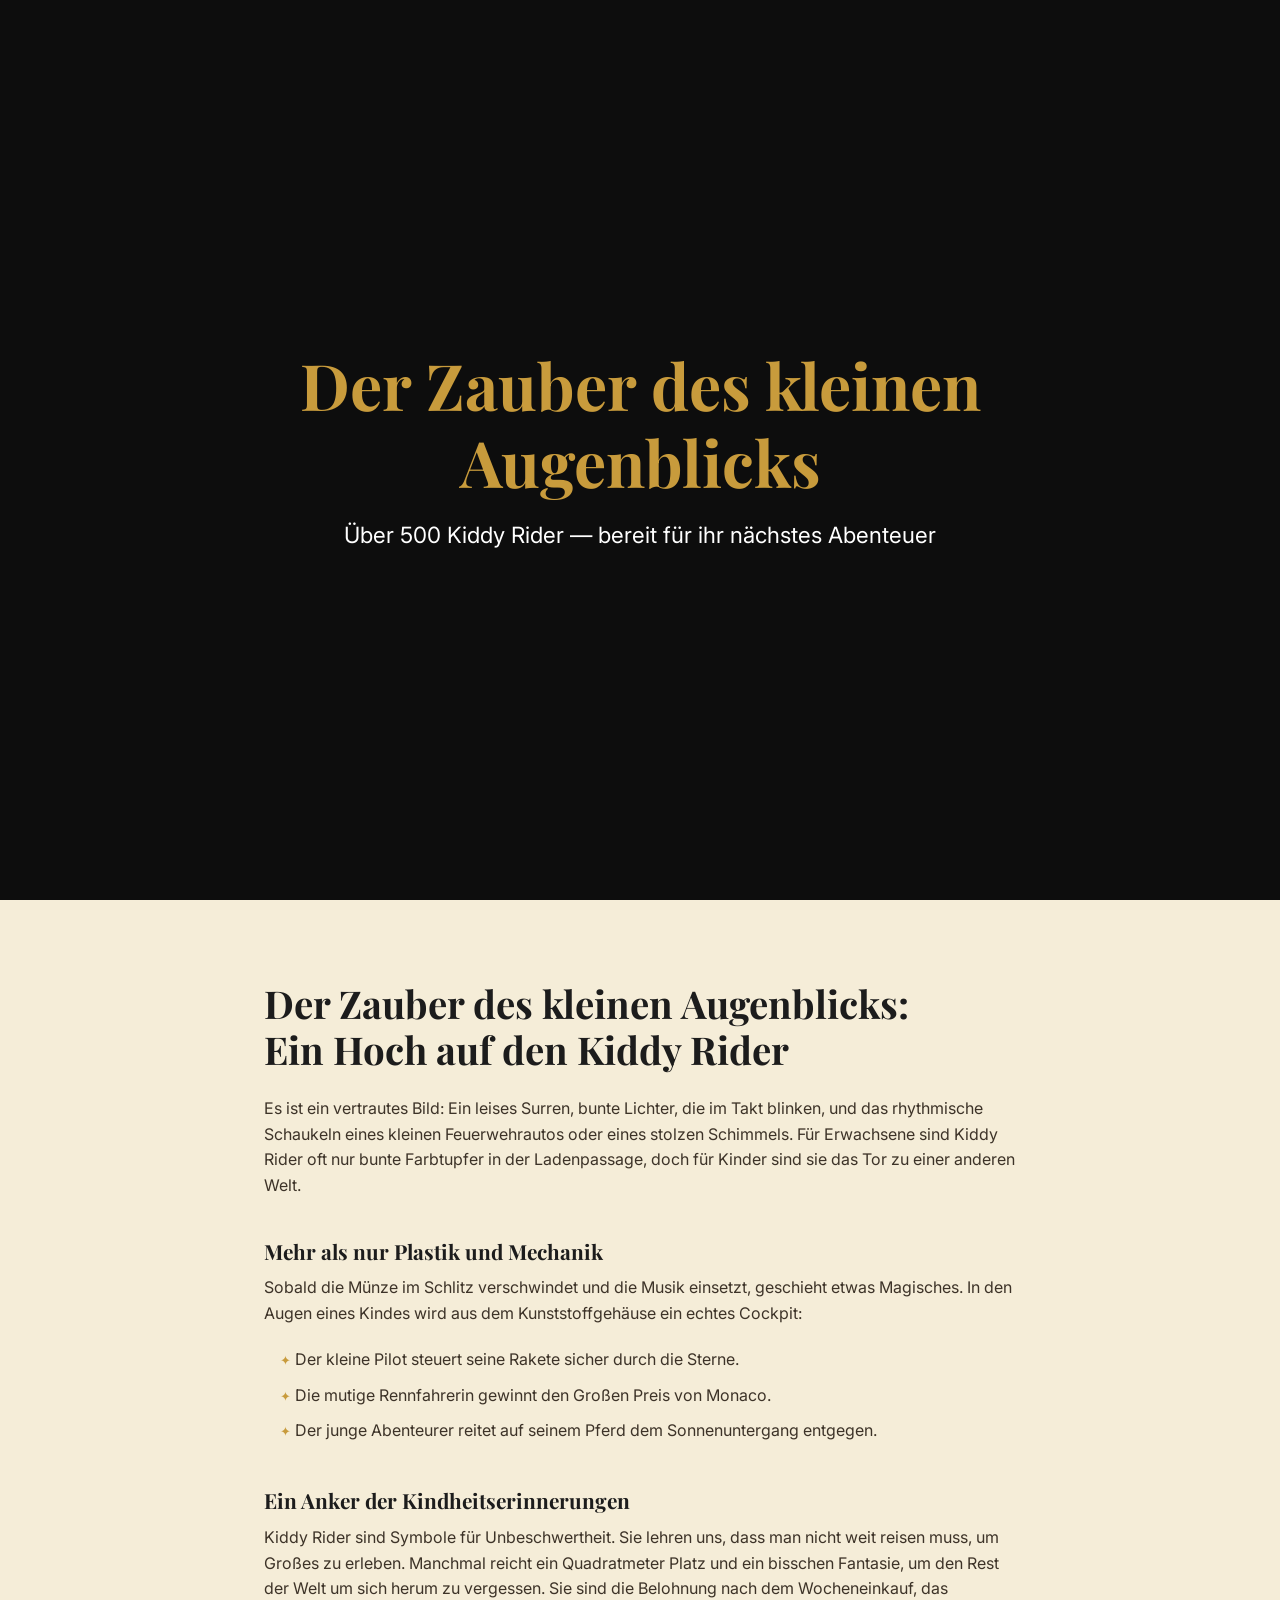
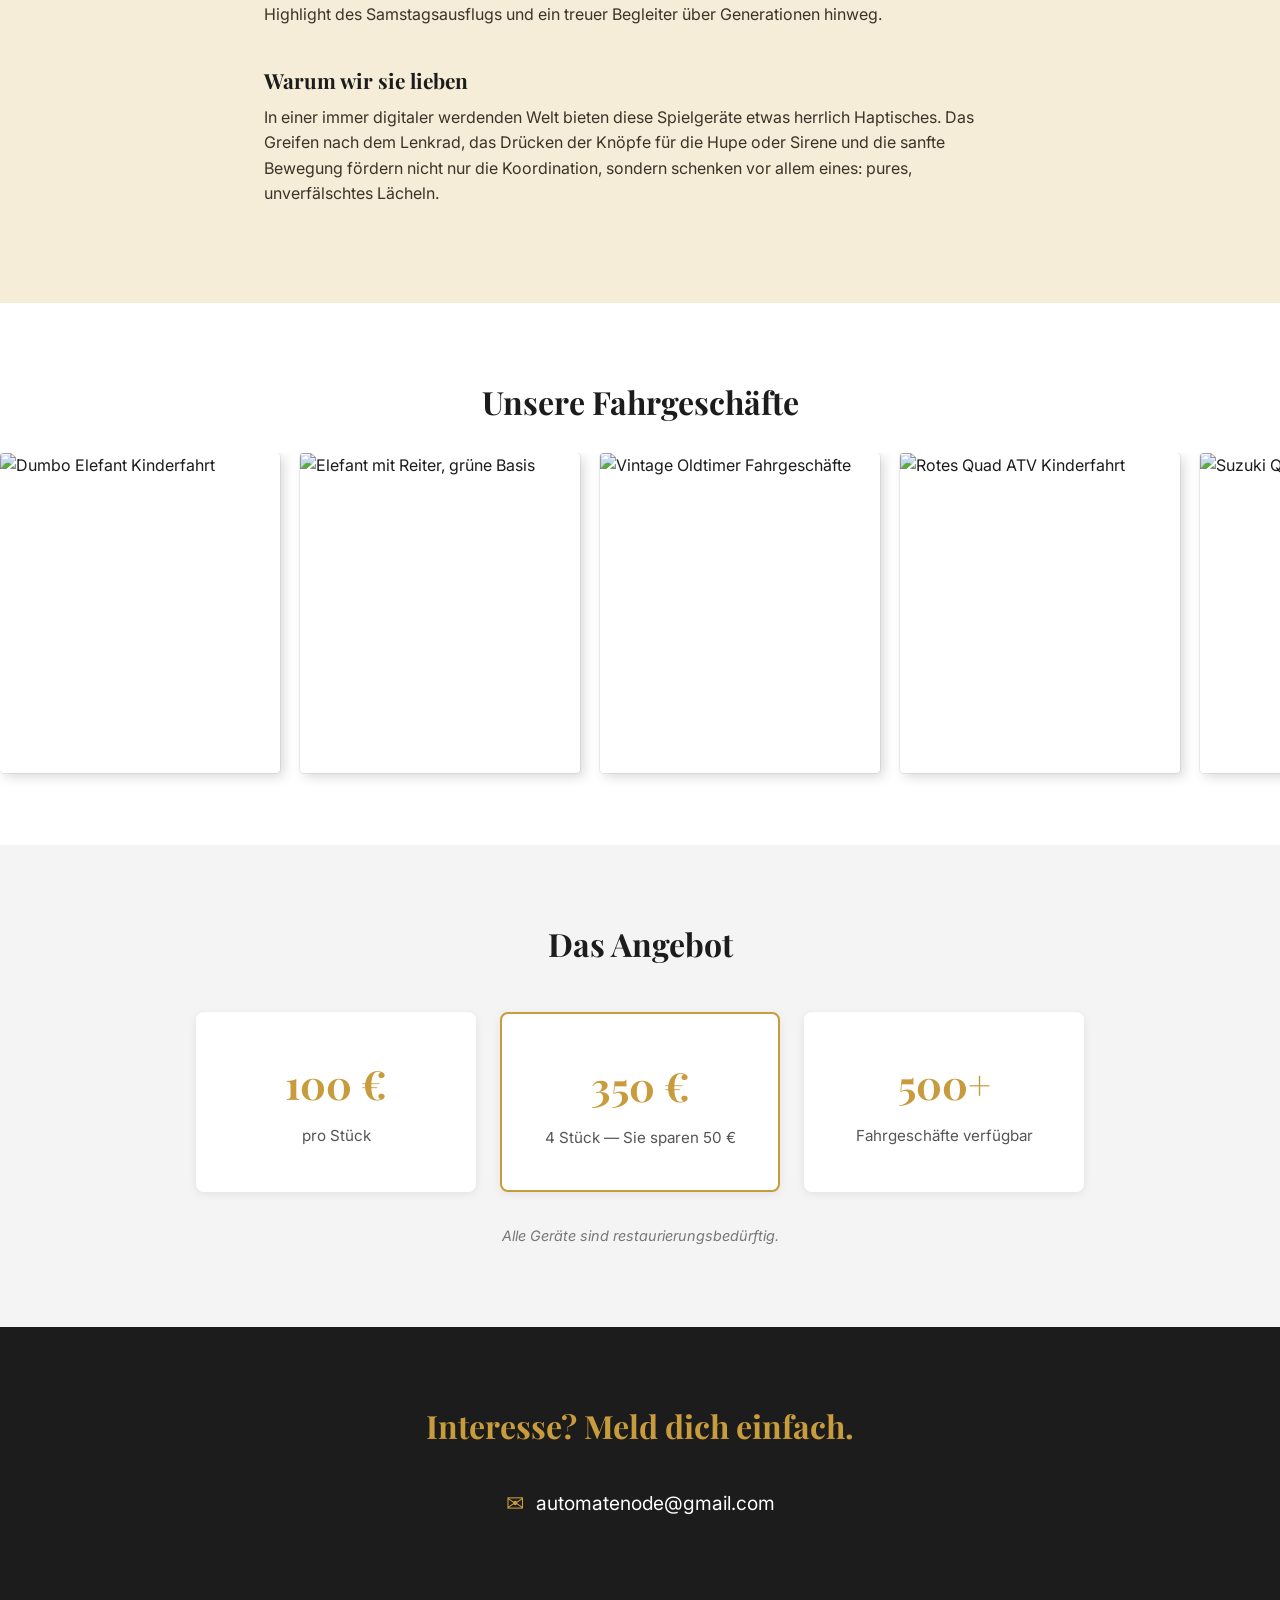
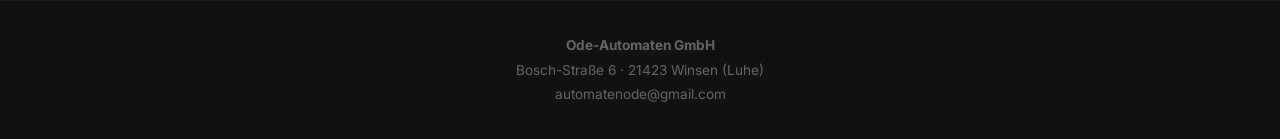
==== index.html @ 254f9260 "feat: add contact email, impressum footer (Ode-Automaten GmbH)" ====
<!DOCTYPE html>
<html lang="de">
<head>
  <meta charset="UTF-8">
  <meta name="viewport" content="width=device-width, initial-scale=1.0">
  <meta name="description" content="Münzgespeiste Kinderfahrgeschäfte zu kaufen. Über 500 Stück verfügbar. Elefanten, Oldtimer, Quads, Raketen & mehr. Ab 100 €.">
  <title>Kiddy Rider Spielgeräte — Über 500 Fahrgeschäfte kaufen</title>
  <link rel="preconnect" href="https://fonts.googleapis.com">
  <link rel="preconnect" href="https://fonts.gstatic.com" crossorigin>
  <link href="https://fonts.googleapis.com/css2?family=Playfair+Display:wght@400;700&family=Inter:wght@400;500&display=swap" rel="stylesheet">
  <style>
    /* === COLORS === */
    :root {
      --gold: #C89B3C;
      --cream: #F5EDD8;
      --light-grey: #F4F4F4;
      --dark: #1C1C1C;
      --white: #FFFFFF;
    }

    /* === RESET & BASE === */
    *, *::before, *::after { box-sizing: border-box; margin: 0; padding: 0; }
    html { scroll-behavior: smooth; }
    body {
      font-family: 'Inter', sans-serif;
      color: #1C1C1C;
      line-height: 1.6;
    }

    /* === TYPOGRAPHY === */
    h1, h2, h3 { font-family: 'Playfair Display', serif; line-height: 1.2; }

    /* === LAYOUT === */
    .container {
      max-width: 1100px;
      margin: 0 auto;
      padding: 0 1.5rem;
    }

    /* === HERO === */
    .hero {
      position: relative;
      min-height: 100vh;
      background-color: var(--dark); /* fallback if image fails */
      background-image: url('assets/images/elefant-fahrt-grau-gross.jpeg');
      background-size: cover;
      background-position: center;
      display: flex;
      align-items: center;
      justify-content: center;
    }

    .hero-overlay {
      position: absolute;
      inset: 0;
      z-index: 0;
      background: rgba(0, 0, 0, 0.55);
    }

    .hero-content {
      position: relative;
      z-index: 1;
      text-align: center;
    }

    .hero-title {
      font-size: clamp(2rem, 5vw, 4rem);
      color: var(--gold);
      margin-bottom: 1rem;
    }

    .hero-sub {
      font-size: clamp(1rem, 2.5vw, 1.4rem);
      color: var(--white);
      max-width: 600px;
      margin: 0 auto;
    }

    /* === STORY === */
    .story {
      background: var(--cream);
      padding: 5rem 0;
    }

    .story-content {
      max-width: 800px;
    }

    .story-headline {
      font-size: clamp(1.6rem, 3vw, 2.4rem);
      color: var(--dark);
      margin-bottom: 1.5rem;
    }

    .story-content h3 {
      font-size: 1.3rem;
      color: var(--dark);
      margin-top: 2.5rem;
      margin-bottom: 0.75rem;
    }

    .story-content p {
      color: #3D3328;
      margin-bottom: 1rem;
    }

    .story-content ul {
      list-style: none;
      padding: 0;
      margin: 1rem 0 1rem 1rem;
    }

    .story-content ul li {
      color: #3D3328;
      padding: 0.3rem 0;
    }

    .story-content ul li::before {
      content: '✦ ';
      color: var(--gold);
      font-size: 0.8em;
    }

    /* === GALLERY === */
    .gallery {
      background: var(--white);
      padding: 5rem 0 3rem;
    }

    .gallery-title {
      font-size: clamp(1.4rem, 3vw, 2rem);
      color: var(--dark);
      margin-bottom: 2rem;
      text-align: center;
    }

    .gallery-track {
      display: flex;
      gap: 1.25rem;
      overflow-x: auto;
      scroll-snap-type: x mandatory;
      padding: 0 1.5rem 1.5rem;
      -webkit-overflow-scrolling: touch;
      scrollbar-width: thin;
      scrollbar-color: var(--gold) var(--light-grey);
    }

    .gallery-track::-webkit-scrollbar {
      height: 6px;
    }

    .gallery-track::-webkit-scrollbar-track {
      background: var(--light-grey);
    }

    .gallery-track::-webkit-scrollbar-thumb {
      background-color: var(--gold);
      border-radius: 3px;
    }

    .gallery-track img {
      flex: 0 0 280px;
      height: 320px;
      object-fit: cover;
      border-radius: 4px;
      scroll-snap-align: start;
      box-shadow: 4px 4px 12px rgba(0,0,0,0.15), 0 0 0 1px rgba(0,0,0,0.06);
    }

    /* === OFFER === */
    .offer {
      background: var(--light-grey);
      padding: 5rem 0;
    }

    .offer-title {
      font-size: clamp(1.4rem, 3vw, 2rem);
      text-align: center;
      margin-bottom: 3rem;
      color: var(--dark);
    }

    .offer-cards {
      display: flex;
      gap: 1.5rem;
      justify-content: center;
      flex-wrap: wrap;
    }

    .offer-card {
      background: var(--white);
      border-radius: 8px;
      padding: 2.5rem 2rem;
      text-align: center;
      flex: 1 1 200px;
      max-width: 280px;
      display: flex;
      flex-direction: column;
      gap: 0.5rem;
      box-shadow: 0 2px 8px rgba(0,0,0,0.08);
    }

    .offer-card--highlight {
      border: 2px solid var(--gold);
    }

    .offer-price {
      font-family: 'Playfair Display', serif;
      font-size: 2.5rem;
      font-weight: 700;
      color: var(--gold);
    }

    .offer-label {
      font-size: 0.95rem;
      color: #555;
    }

    .offer-note {
      text-align: center;
      margin-top: 2rem;
      font-size: 0.9rem;
      color: #777;
      font-style: italic;
    }

    /* Responsive: stack on mobile */
    @media (max-width: 600px) {
      .offer-cards {
        flex-direction: column;
        align-items: center;
      }
      .offer-card {
        width: 100%;
        max-width: 100%;
      }
    }

    /* === CONTACT === */
    .contact {
      background: var(--dark);
      padding: 5rem 0;
    }

    .contact-content {
      text-align: center;
    }

    .contact-title {
      font-size: clamp(1.4rem, 3vw, 2rem);
      color: var(--gold);
      margin-bottom: 2.5rem;
    }

    .contact-links {
      display: flex;
      flex-direction: column;
      align-items: center;
      gap: 1.25rem;
    }

    .contact-link {
      display: flex;
      align-items: center;
      gap: 0.75rem;
      color: var(--white);
      text-decoration: none;
      font-size: 1.2rem;
      transition: color 0.2s;
    }

    .contact-link:hover {
      color: var(--gold);
    }

    .contact-icon {
      font-size: 1.4rem;
      color: var(--gold);
    }

    /* === IMPRESSUM === */
    .impressum {
      background: #111;
      padding: 2rem 0;
      text-align: center;
      font-size: 0.85rem;
      color: #666;
      line-height: 1.8;
    }

    .impressum a {
      color: #666;
      text-decoration: none;
    }

    .impressum a:hover {
      color: var(--gold);
    }
  </style>
</head>
<body>

  <!-- HERO -->
  <section class="hero">
    <div class="hero-overlay"></div>
    <div class="container hero-content">
      <h1 class="hero-title">Der Zauber des kleinen Augenblicks</h1>
      <p class="hero-sub">Über 500 Kiddy Rider — bereit für ihr nächstes Abenteuer</p>
    </div>
  </section>

  <!-- STORY -->
  <section class="story">
    <div class="container story-content">
      <h2 class="story-headline">Der Zauber des kleinen Augenblicks:<br>Ein Hoch auf den Kiddy Rider</h2>
      <p>Es ist ein vertrautes Bild: Ein leises Surren, bunte Lichter, die im Takt blinken, und das rhythmische Schaukeln eines kleinen Feuerwehrautos oder eines stolzen Schimmels. Für Erwachsene sind Kiddy Rider oft nur bunte Farbtupfer in der Ladenpassage, doch für Kinder sind sie das Tor zu einer anderen Welt.</p>

      <h3>Mehr als nur Plastik und Mechanik</h3>
      <p>Sobald die Münze im Schlitz verschwindet und die Musik einsetzt, geschieht etwas Magisches. In den Augen eines Kindes wird aus dem Kunststoffgehäuse ein echtes Cockpit:</p>
      <ul>
        <li>Der kleine Pilot steuert seine Rakete sicher durch die Sterne.</li>
        <li>Die mutige Rennfahrerin gewinnt den Großen Preis von Monaco.</li>
        <li>Der junge Abenteurer reitet auf seinem Pferd dem Sonnenuntergang entgegen.</li>
      </ul>

      <h3>Ein Anker der Kindheitserinnerungen</h3>
      <p>Kiddy Rider sind Symbole für Unbeschwertheit. Sie lehren uns, dass man nicht weit reisen muss, um Großes zu erleben. Manchmal reicht ein Quadratmeter Platz und ein bisschen Fantasie, um den Rest der Welt um sich herum zu vergessen. Sie sind die Belohnung nach dem Wocheneinkauf, das Highlight des Samstagsausflugs und ein treuer Begleiter über Generationen hinweg.</p>

      <h3>Warum wir sie lieben</h3>
      <p>In einer immer digitaler werdenden Welt bieten diese Spielgeräte etwas herrlich Haptisches. Das Greifen nach dem Lenkrad, das Drücken der Knöpfe für die Hupe oder Sirene und die sanfte Bewegung fördern nicht nur die Koordination, sondern schenken vor allem eines: pures, unverfälschtes Lächeln.</p>
    </div>
  </section>

  <!-- GALLERY -->
  <section class="gallery">
    <div class="container">
      <h2 class="gallery-title">Unsere Fahrgeschäfte</h2>
    </div>
    <div class="gallery-track">
      <img src="assets/images/dumbo-elefant-fahrt-klein.jpeg" alt="Dumbo Elefant Kinderfahrt" loading="lazy">
      <img src="assets/images/elefant-reiter-fahrt-gruen.jpeg" alt="Elefant mit Reiter, grüne Basis" loading="lazy">
      <img src="assets/images/oldtimer-autos-lager.jpeg" alt="Vintage Oldtimer Fahrgeschäfte" loading="lazy">
      <img src="assets/images/quad-atv-rot.jpeg" alt="Rotes Quad ATV Kinderfahrt" loading="lazy">
      <img src="assets/images/suzuki-quad-und-scooter.jpeg" alt="Suzuki Quad und Scooter" loading="lazy">
      <img src="assets/images/quad-scooter-gruppe.jpeg" alt="Gruppe: Quad und Scooter" loading="lazy">
      <img src="assets/images/rakete-raumschiff-fahrt.jpeg" alt="Rakete Raumschiff Fahrgeschäft" loading="lazy">
      <img src="assets/images/oldtimer-auto-gruen-50pfg.jpeg" alt="Grüner Oldtimer, 50 Pfennig Münzautomat" loading="lazy">
    </div>
  </section>

  <!-- ANGEBOT -->
  <section class="offer">
    <div class="container">
      <h2 class="offer-title">Das Angebot</h2>
      <div class="offer-cards">
        <div class="offer-card">
          <span class="offer-price">100 €</span>
          <span class="offer-label">pro Stück</span>
        </div>
        <div class="offer-card offer-card--highlight">
          <span class="offer-price">350 €</span>
          <span class="offer-label">4 Stück — Sie sparen 50 €</span>
        </div>
        <div class="offer-card">
          <span class="offer-price">500+</span>
          <span class="offer-label">Fahrgeschäfte verfügbar</span>
        </div>
      </div>
      <p class="offer-note">Alle Geräte sind restaurierungsbedürftig.</p>
    </div>
  </section>

  <!-- KONTAKT -->
  <section class="contact">
    <div class="container contact-content">
      <h2 class="contact-title">Interesse? Meld dich einfach.</h2>
      <div class="contact-links">
        <a href="mailto:automatenode@gmail.com" class="contact-link">
          <span class="contact-icon">✉</span>
          <span>automatenode@gmail.com</span>
        </a>
      </div>
    </div>
  </section>

  <!-- IMPRESSUM -->
  <footer class="impressum">
    <div class="container">
      <p><strong>Ode-Automaten GmbH</strong></p>
      <p>Bosch-Straße 6 · 21423 Winsen (Luhe)</p>
      <p><a href="mailto:automatenode@gmail.com">automatenode@gmail.com</a></p>
    </div>
  </footer>

</body>
</html>
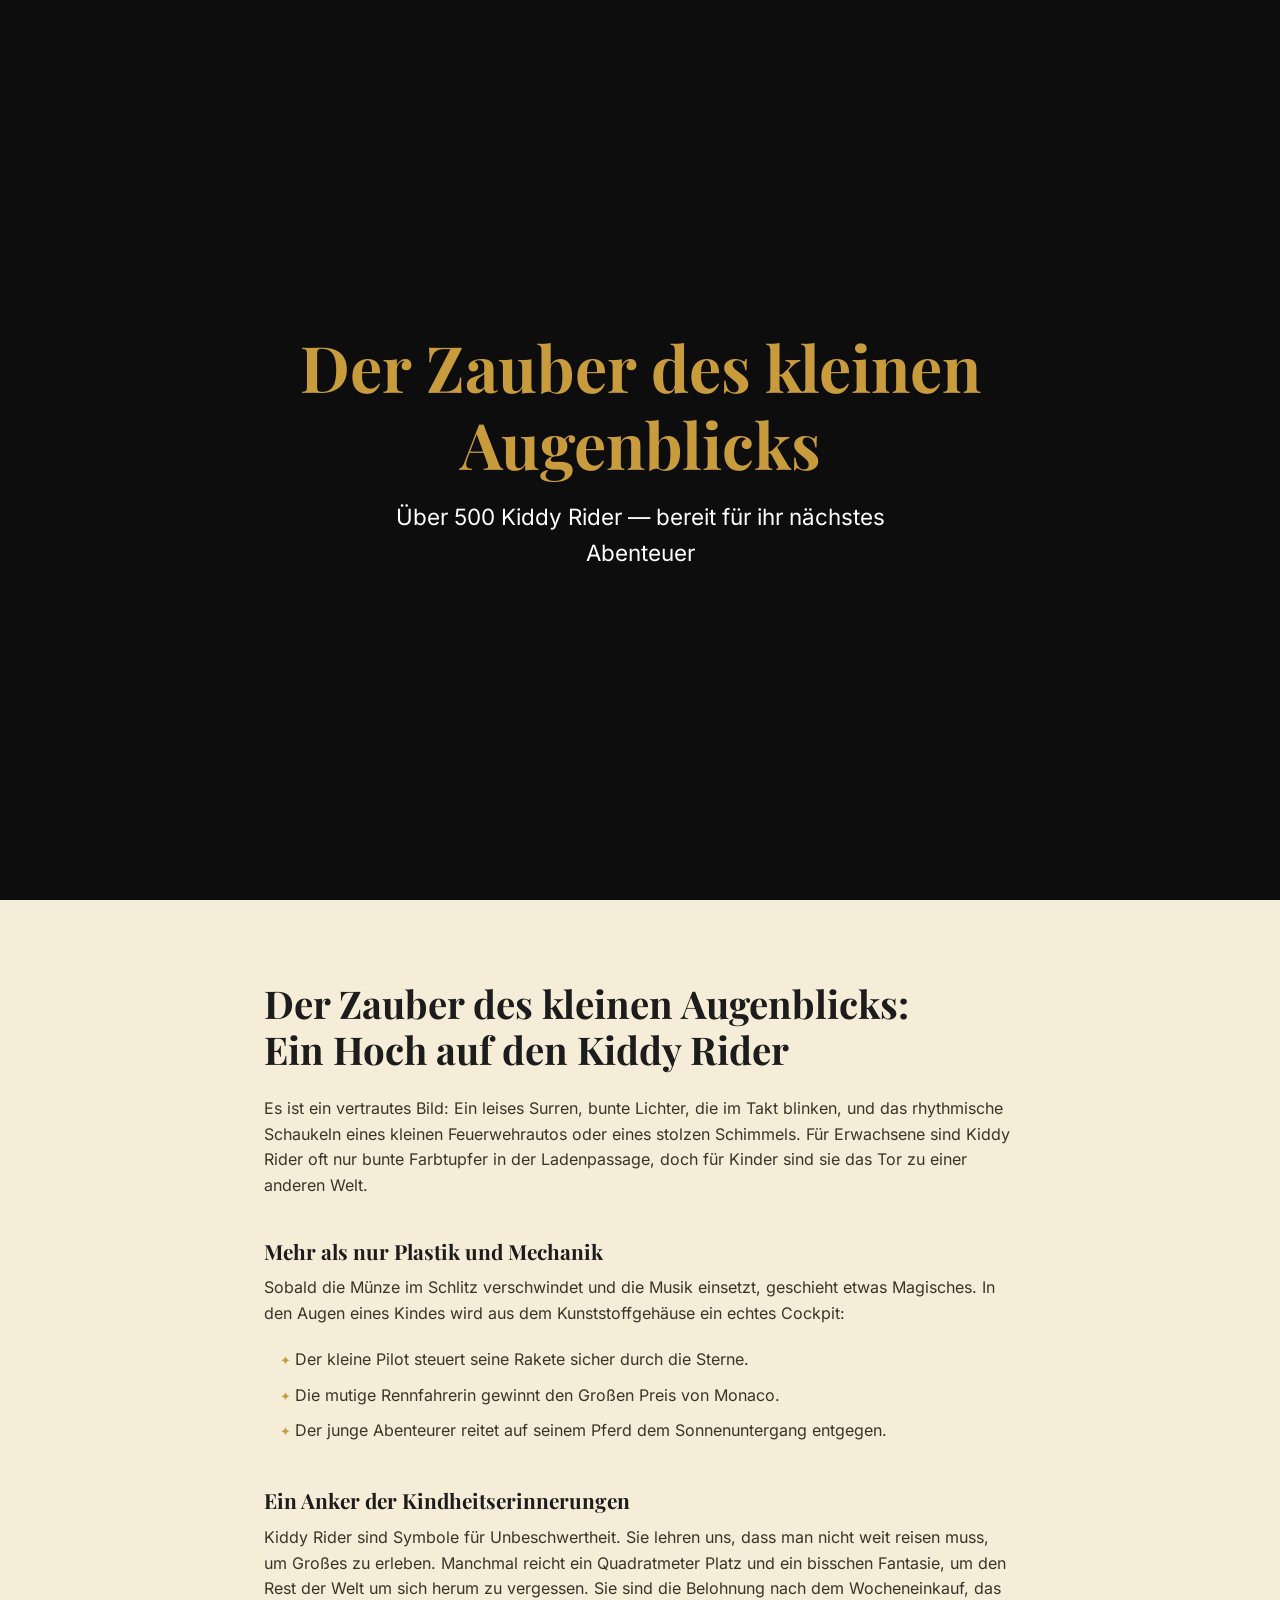
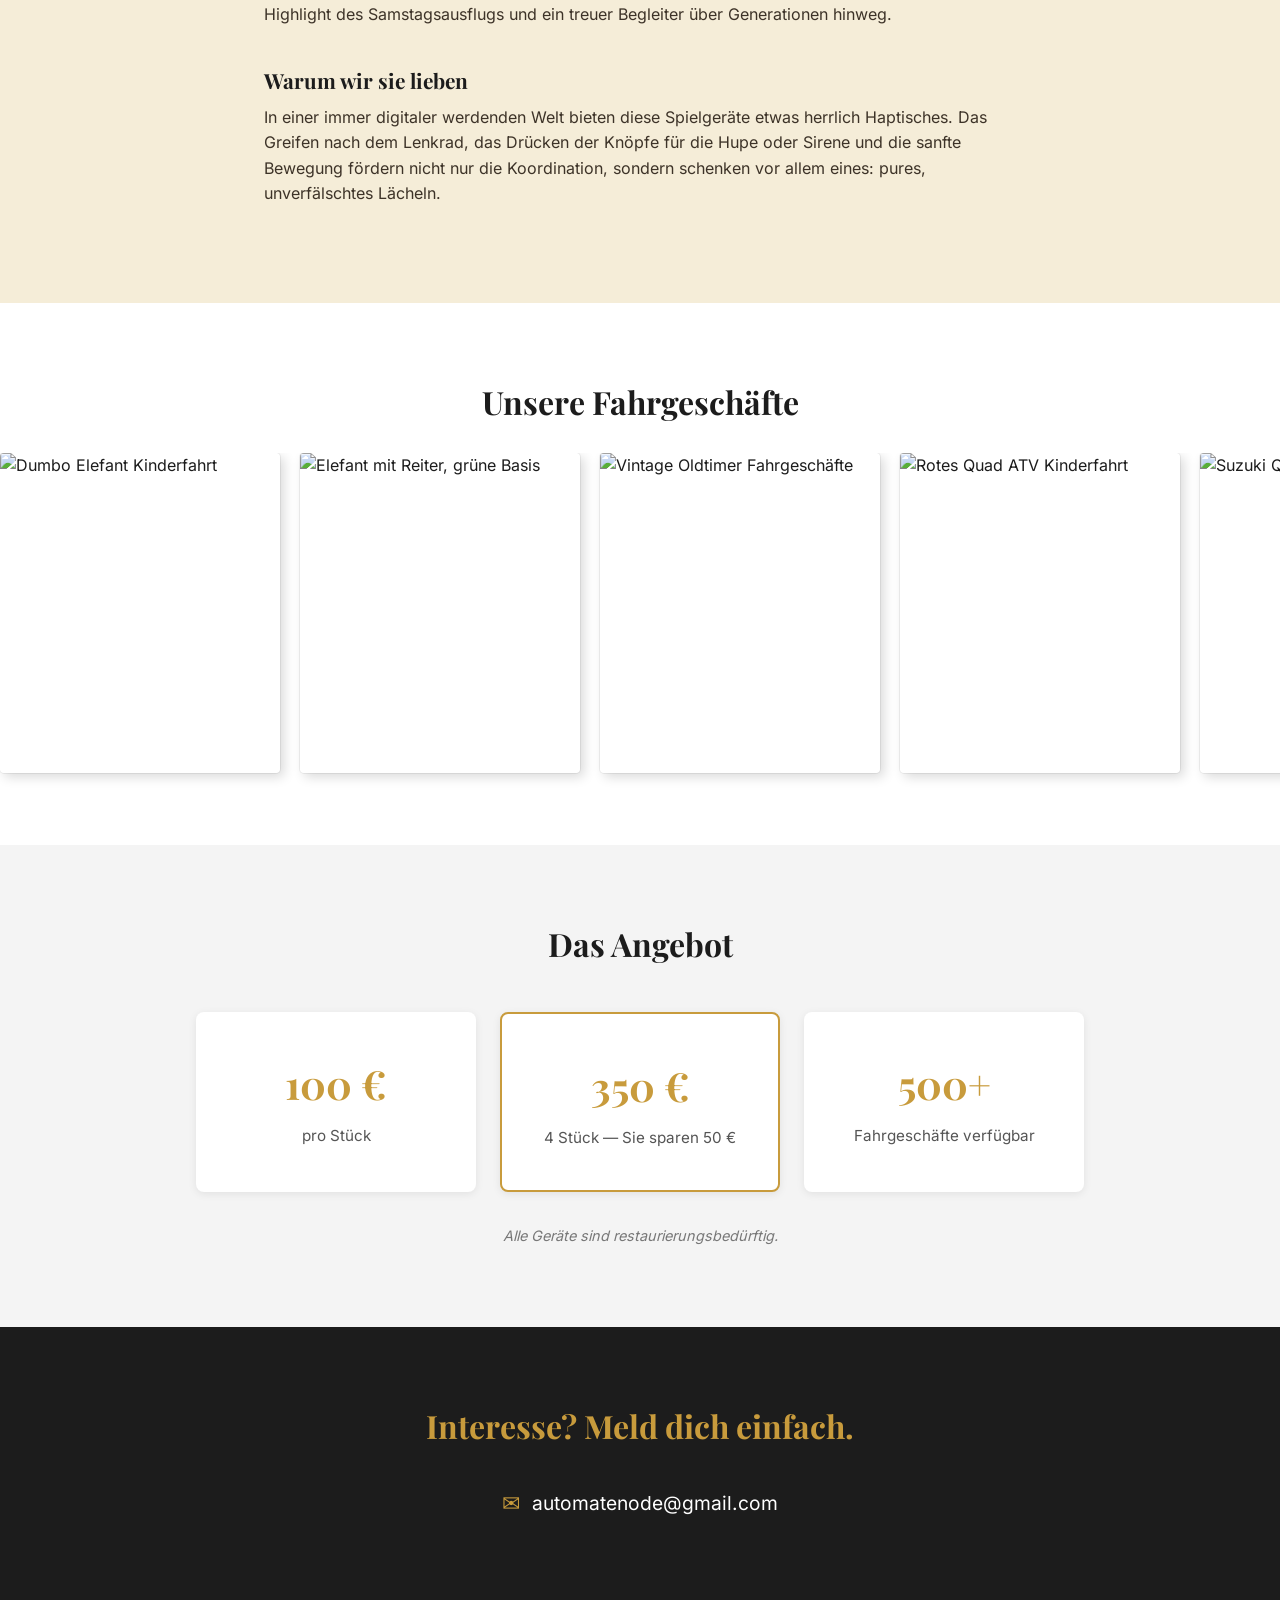
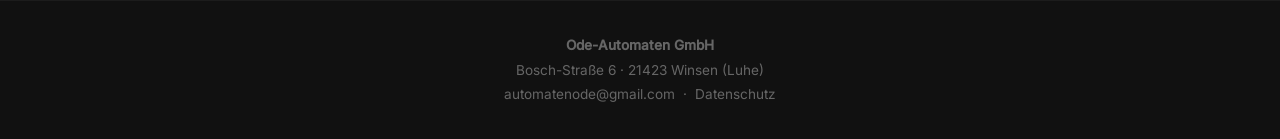
==== commit 63e54fc1: "feat: host fonts locally, add DSGVO datenschutz page" ====
--- a/index.html
+++ b/index.html
@@ -5,9 +5,7 @@
   <meta name="viewport" content="width=device-width, initial-scale=1.0">
   <meta name="description" content="Münzgespeiste Kinderfahrgeschäfte zu kaufen. Über 500 Stück verfügbar. Elefanten, Oldtimer, Quads, Raketen & mehr. Ab 100 €.">
   <title>Kiddy Rider Spielgeräte — Über 500 Fahrgeschäfte kaufen</title>
-  <link rel="preconnect" href="https://fonts.googleapis.com">
-  <link rel="preconnect" href="https://fonts.gstatic.com" crossorigin>
-  <link href="https://fonts.googleapis.com/css2?family=Playfair+Display:wght@400;700&family=Inter:wght@400;500&display=swap" rel="stylesheet">
+  <link rel="stylesheet" href="assets/fonts/fonts.css">
   <style>
     /* === COLORS === */
     :root {
@@ -388,7 +386,7 @@
     <div class="container">
       <p><strong>Ode-Automaten GmbH</strong></p>
       <p>Bosch-Straße 6 · 21423 Winsen (Luhe)</p>
-      <p><a href="mailto:automatenode@gmail.com">automatenode@gmail.com</a></p>
+      <p><a href="mailto:automatenode@gmail.com">automatenode@gmail.com</a> &nbsp;·&nbsp; <a href="datenschutz.html">Datenschutz</a></p>
     </div>
   </footer>
 
--- a/assets/fonts/fonts.css
+++ b/assets/fonts/fonts.css
@@ -0,0 +1,220 @@
+/* ============================================================
+   Lokal gehostete Schriften — keine Verbindung zu Google Fonts
+   Eingebunden in index.html und index-v2.html
+   ============================================================ */
+
+/* Abril Fatface — 400 */
+@font-face {
+  font-family: 'Abril Fatface';
+  font-style: normal;
+  font-weight: 400;
+  font-display: swap;
+  src: url('abril-fatface-400-latin-ext.woff2') format('woff2');
+  unicode-range: U+0100-02AF, U+0304, U+0308, U+0329, U+1E00-1E9F, U+1EF2-1EFF, U+2020, U+20A0-20AB, U+20AD-20C0, U+2113, U+2C60-2C7F, U+A720-A7FF;
+}
+@font-face {
+  font-family: 'Abril Fatface';
+  font-style: normal;
+  font-weight: 400;
+  font-display: swap;
+  src: url('abril-fatface-400-latin.woff2') format('woff2');
+  unicode-range: U+0000-00FF, U+0131, U+0152-0153, U+02BB-02BC, U+02C6, U+02DA, U+02DC, U+0304, U+0308, U+0329, U+2000-206F, U+20AC, U+2122, U+2191, U+2193, U+2212, U+2215, U+FEFF, U+FFFD;
+}
+
+/* Inter — 400 */
+@font-face {
+  font-family: 'Inter';
+  font-style: normal;
+  font-weight: 400;
+  font-display: swap;
+  src: url('inter-latin-ext.woff2') format('woff2');
+  unicode-range: U+0100-02AF, U+0304, U+0308, U+0329, U+1E00-1E9F, U+1EF2-1EFF, U+2020, U+20A0-20AB, U+20AD-20C0, U+2113, U+2C60-2C7F, U+A720-A7FF;
+}
+@font-face {
+  font-family: 'Inter';
+  font-style: normal;
+  font-weight: 400;
+  font-display: swap;
+  src: url('inter-latin.woff2') format('woff2');
+  unicode-range: U+0000-00FF, U+0131, U+0152-0153, U+02BB-02BC, U+02C6, U+02DA, U+02DC, U+0304, U+0308, U+0329, U+2000-206F, U+20AC, U+2122, U+2191, U+2193, U+2212, U+2215, U+FEFF, U+FFFD;
+}
+
+/* Inter — 500 */
+@font-face {
+  font-family: 'Inter';
+  font-style: normal;
+  font-weight: 500;
+  font-display: swap;
+  src: url('inter-latin-ext.woff2') format('woff2');
+  unicode-range: U+0100-02AF, U+0304, U+0308, U+0329, U+1E00-1E9F, U+1EF2-1EFF, U+2020, U+20A0-20AB, U+20AD-20C0, U+2113, U+2C60-2C7F, U+A720-A7FF;
+}
+@font-face {
+  font-family: 'Inter';
+  font-style: normal;
+  font-weight: 500;
+  font-display: swap;
+  src: url('inter-latin.woff2') format('woff2');
+  unicode-range: U+0000-00FF, U+0131, U+0152-0153, U+02BB-02BC, U+02C6, U+02DA, U+02DC, U+0304, U+0308, U+0329, U+2000-206F, U+20AC, U+2122, U+2191, U+2193, U+2212, U+2215, U+FEFF, U+FFFD;
+}
+
+/* Lora — 400 normal */
+@font-face {
+  font-family: 'Lora';
+  font-style: normal;
+  font-weight: 400;
+  font-display: swap;
+  src: url('lora-latin-ext.woff2') format('woff2');
+  unicode-range: U+0100-02AF, U+0304, U+0308, U+0329, U+1E00-1E9F, U+1EF2-1EFF, U+2020, U+20A0-20AB, U+20AD-20C0, U+2113, U+2C60-2C7F, U+A720-A7FF;
+}
+@font-face {
+  font-family: 'Lora';
+  font-style: normal;
+  font-weight: 400;
+  font-display: swap;
+  src: url('lora-latin.woff2') format('woff2');
+  unicode-range: U+0000-00FF, U+0131, U+0152-0153, U+02BB-02BC, U+02C6, U+02DA, U+02DC, U+0304, U+0308, U+0329, U+2000-206F, U+20AC, U+2122, U+2191, U+2193, U+2212, U+2215, U+FEFF, U+FFFD;
+}
+
+/* Lora — 600 normal */
+@font-face {
+  font-family: 'Lora';
+  font-style: normal;
+  font-weight: 600;
+  font-display: swap;
+  src: url('lora-latin-ext.woff2') format('woff2');
+  unicode-range: U+0100-02AF, U+0304, U+0308, U+0329, U+1E00-1E9F, U+1EF2-1EFF, U+2020, U+20A0-20AB, U+20AD-20C0, U+2113, U+2C60-2C7F, U+A720-A7FF;
+}
+@font-face {
+  font-family: 'Lora';
+  font-style: normal;
+  font-weight: 600;
+  font-display: swap;
+  src: url('lora-latin.woff2') format('woff2');
+  unicode-range: U+0000-00FF, U+0131, U+0152-0153, U+02BB-02BC, U+02C6, U+02DA, U+02DC, U+0304, U+0308, U+0329, U+2000-206F, U+20AC, U+2122, U+2191, U+2193, U+2212, U+2215, U+FEFF, U+FFFD;
+}
+
+/* Lora — 400 italic */
+@font-face {
+  font-family: 'Lora';
+  font-style: italic;
+  font-weight: 400;
+  font-display: swap;
+  src: url('lora-italic-latin-ext.woff2') format('woff2');
+  unicode-range: U+0100-02AF, U+0304, U+0308, U+0329, U+1E00-1E9F, U+1EF2-1EFF, U+2020, U+20A0-20AB, U+20AD-20C0, U+2113, U+2C60-2C7F, U+A720-A7FF;
+}
+@font-face {
+  font-family: 'Lora';
+  font-style: italic;
+  font-weight: 400;
+  font-display: swap;
+  src: url('lora-italic-latin.woff2') format('woff2');
+  unicode-range: U+0000-00FF, U+0131, U+0152-0153, U+02BB-02BC, U+02C6, U+02DA, U+02DC, U+0304, U+0308, U+0329, U+2000-206F, U+20AC, U+2122, U+2191, U+2193, U+2212, U+2215, U+FEFF, U+FFFD;
+}
+
+/* Oswald — 300 */
+@font-face {
+  font-family: 'Oswald';
+  font-style: normal;
+  font-weight: 300;
+  font-display: swap;
+  src: url('oswald-latin-ext.woff2') format('woff2');
+  unicode-range: U+0100-02AF, U+0304, U+0308, U+0329, U+1E00-1E9F, U+1EF2-1EFF, U+2020, U+20A0-20AB, U+20AD-20C0, U+2113, U+2C60-2C7F, U+A720-A7FF;
+}
+@font-face {
+  font-family: 'Oswald';
+  font-style: normal;
+  font-weight: 300;
+  font-display: swap;
+  src: url('oswald-latin.woff2') format('woff2');
+  unicode-range: U+0000-00FF, U+0131, U+0152-0153, U+02BB-02BC, U+02C6, U+02DA, U+02DC, U+0304, U+0308, U+0329, U+2000-206F, U+20AC, U+2122, U+2191, U+2193, U+2212, U+2215, U+FEFF, U+FFFD;
+}
+
+/* Oswald — 400 */
+@font-face {
+  font-family: 'Oswald';
+  font-style: normal;
+  font-weight: 400;
+  font-display: swap;
+  src: url('oswald-latin-ext.woff2') format('woff2');
+  unicode-range: U+0100-02AF, U+0304, U+0308, U+0329, U+1E00-1E9F, U+1EF2-1EFF, U+2020, U+20A0-20AB, U+20AD-20C0, U+2113, U+2C60-2C7F, U+A720-A7FF;
+}
+@font-face {
+  font-family: 'Oswald';
+  font-style: normal;
+  font-weight: 400;
+  font-display: swap;
+  src: url('oswald-latin.woff2') format('woff2');
+  unicode-range: U+0000-00FF, U+0131, U+0152-0153, U+02BB-02BC, U+02C6, U+02DA, U+02DC, U+0304, U+0308, U+0329, U+2000-206F, U+20AC, U+2122, U+2191, U+2193, U+2212, U+2215, U+FEFF, U+FFFD;
+}
+
+/* Oswald — 600 */
+@font-face {
+  font-family: 'Oswald';
+  font-style: normal;
+  font-weight: 600;
+  font-display: swap;
+  src: url('oswald-latin-ext.woff2') format('woff2');
+  unicode-range: U+0100-02AF, U+0304, U+0308, U+0329, U+1E00-1E9F, U+1EF2-1EFF, U+2020, U+20A0-20AB, U+20AD-20C0, U+2113, U+2C60-2C7F, U+A720-A7FF;
+}
+@font-face {
+  font-family: 'Oswald';
+  font-style: normal;
+  font-weight: 600;
+  font-display: swap;
+  src: url('oswald-latin.woff2') format('woff2');
+  unicode-range: U+0000-00FF, U+0131, U+0152-0153, U+02BB-02BC, U+02C6, U+02DA, U+02DC, U+0304, U+0308, U+0329, U+2000-206F, U+20AC, U+2122, U+2191, U+2193, U+2212, U+2215, U+FEFF, U+FFFD;
+}
+
+/* Oswald — 700 */
+@font-face {
+  font-family: 'Oswald';
+  font-style: normal;
+  font-weight: 700;
+  font-display: swap;
+  src: url('oswald-latin-ext.woff2') format('woff2');
+  unicode-range: U+0100-02AF, U+0304, U+0308, U+0329, U+1E00-1E9F, U+1EF2-1EFF, U+2020, U+20A0-20AB, U+20AD-20C0, U+2113, U+2C60-2C7F, U+A720-A7FF;
+}
+@font-face {
+  font-family: 'Oswald';
+  font-style: normal;
+  font-weight: 700;
+  font-display: swap;
+  src: url('oswald-latin.woff2') format('woff2');
+  unicode-range: U+0000-00FF, U+0131, U+0152-0153, U+02BB-02BC, U+02C6, U+02DA, U+02DC, U+0304, U+0308, U+0329, U+2000-206F, U+20AC, U+2122, U+2191, U+2193, U+2212, U+2215, U+FEFF, U+FFFD;
+}
+
+/* Playfair Display — 400 */
+@font-face {
+  font-family: 'Playfair Display';
+  font-style: normal;
+  font-weight: 400;
+  font-display: swap;
+  src: url('playfair-display-latin-ext.woff2') format('woff2');
+  unicode-range: U+0100-02AF, U+0304, U+0308, U+0329, U+1E00-1E9F, U+1EF2-1EFF, U+2020, U+20A0-20AB, U+20AD-20C0, U+2113, U+2C60-2C7F, U+A720-A7FF;
+}
+@font-face {
+  font-family: 'Playfair Display';
+  font-style: normal;
+  font-weight: 400;
+  font-display: swap;
+  src: url('playfair-display-latin.woff2') format('woff2');
+  unicode-range: U+0000-00FF, U+0131, U+0152-0153, U+02BB-02BC, U+02C6, U+02DA, U+02DC, U+0304, U+0308, U+0329, U+2000-206F, U+20AC, U+2122, U+2191, U+2193, U+2212, U+2215, U+FEFF, U+FFFD;
+}
+
+/* Playfair Display — 700 */
+@font-face {
+  font-family: 'Playfair Display';
+  font-style: normal;
+  font-weight: 700;
+  font-display: swap;
+  src: url('playfair-display-latin-ext.woff2') format('woff2');
+  unicode-range: U+0100-02AF, U+0304, U+0308, U+0329, U+1E00-1E9F, U+1EF2-1EFF, U+2020, U+20A0-20AB, U+20AD-20C0, U+2113, U+2C60-2C7F, U+A720-A7FF;
+}
+@font-face {
+  font-family: 'Playfair Display';
+  font-style: normal;
+  font-weight: 700;
+  font-display: swap;
+  src: url('playfair-display-latin.woff2') format('woff2');
+  unicode-range: U+0000-00FF, U+0131, U+0152-0153, U+02BB-02BC, U+02C6, U+02DA, U+02DC, U+0304, U+0308, U+0329, U+2000-206F, U+20AC, U+2122, U+2191, U+2193, U+2212, U+2215, U+FEFF, U+FFFD;
+}
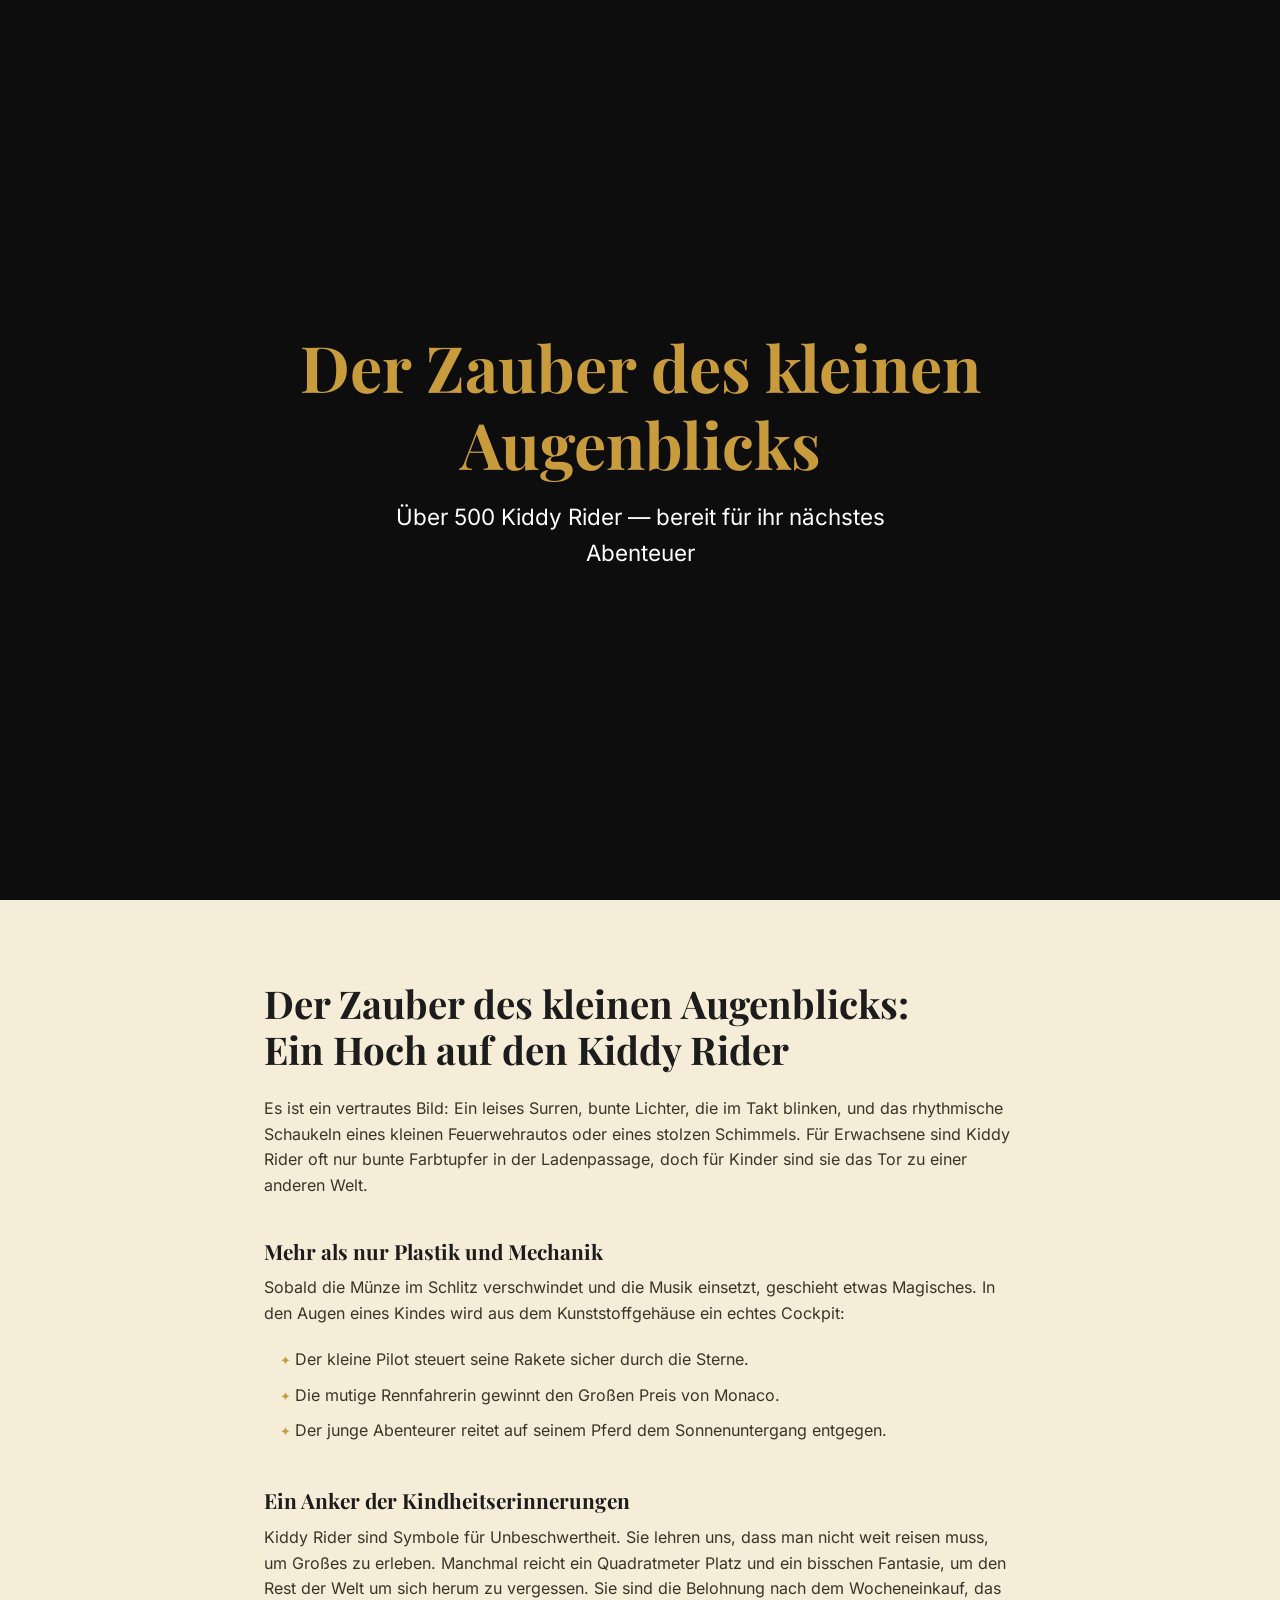
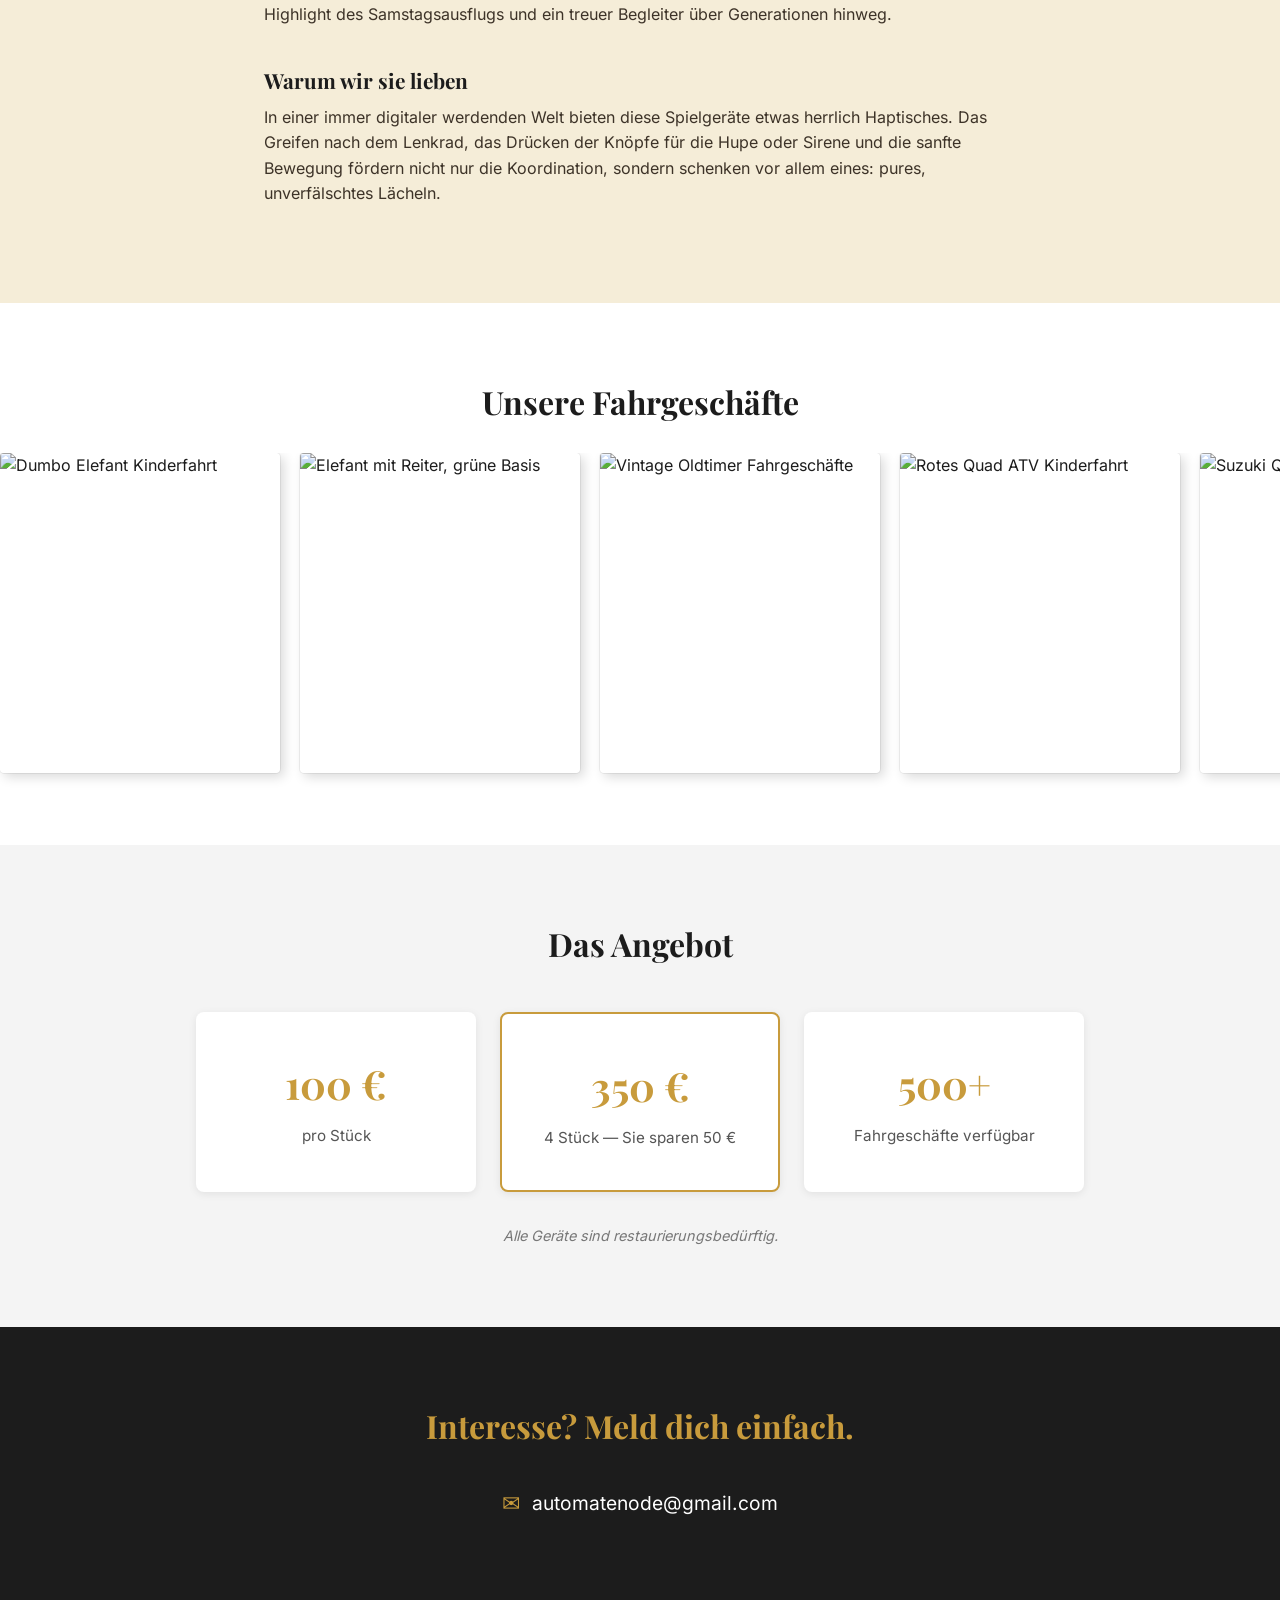
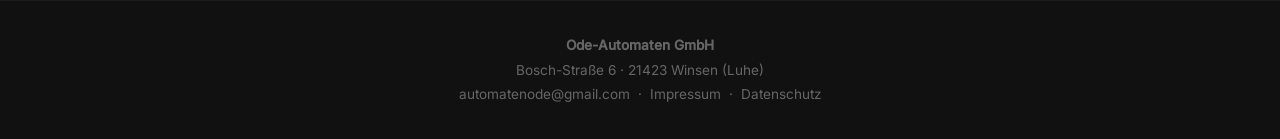
==== commit 20195287: "feat: add impressum page, gmail notice in datenschutz, footer links" ====
--- a/index.html
+++ b/index.html
@@ -386,7 +386,7 @@
     <div class="container">
       <p><strong>Ode-Automaten GmbH</strong></p>
       <p>Bosch-Straße 6 · 21423 Winsen (Luhe)</p>
-      <p><a href="mailto:automatenode@gmail.com">automatenode@gmail.com</a> &nbsp;·&nbsp; <a href="datenschutz.html">Datenschutz</a></p>
+      <p><a href="mailto:automatenode@gmail.com">automatenode@gmail.com</a> &nbsp;·&nbsp; <a href="impressum.html">Impressum</a> &nbsp;·&nbsp; <a href="datenschutz.html">Datenschutz</a></p>
     </div>
   </footer>
 
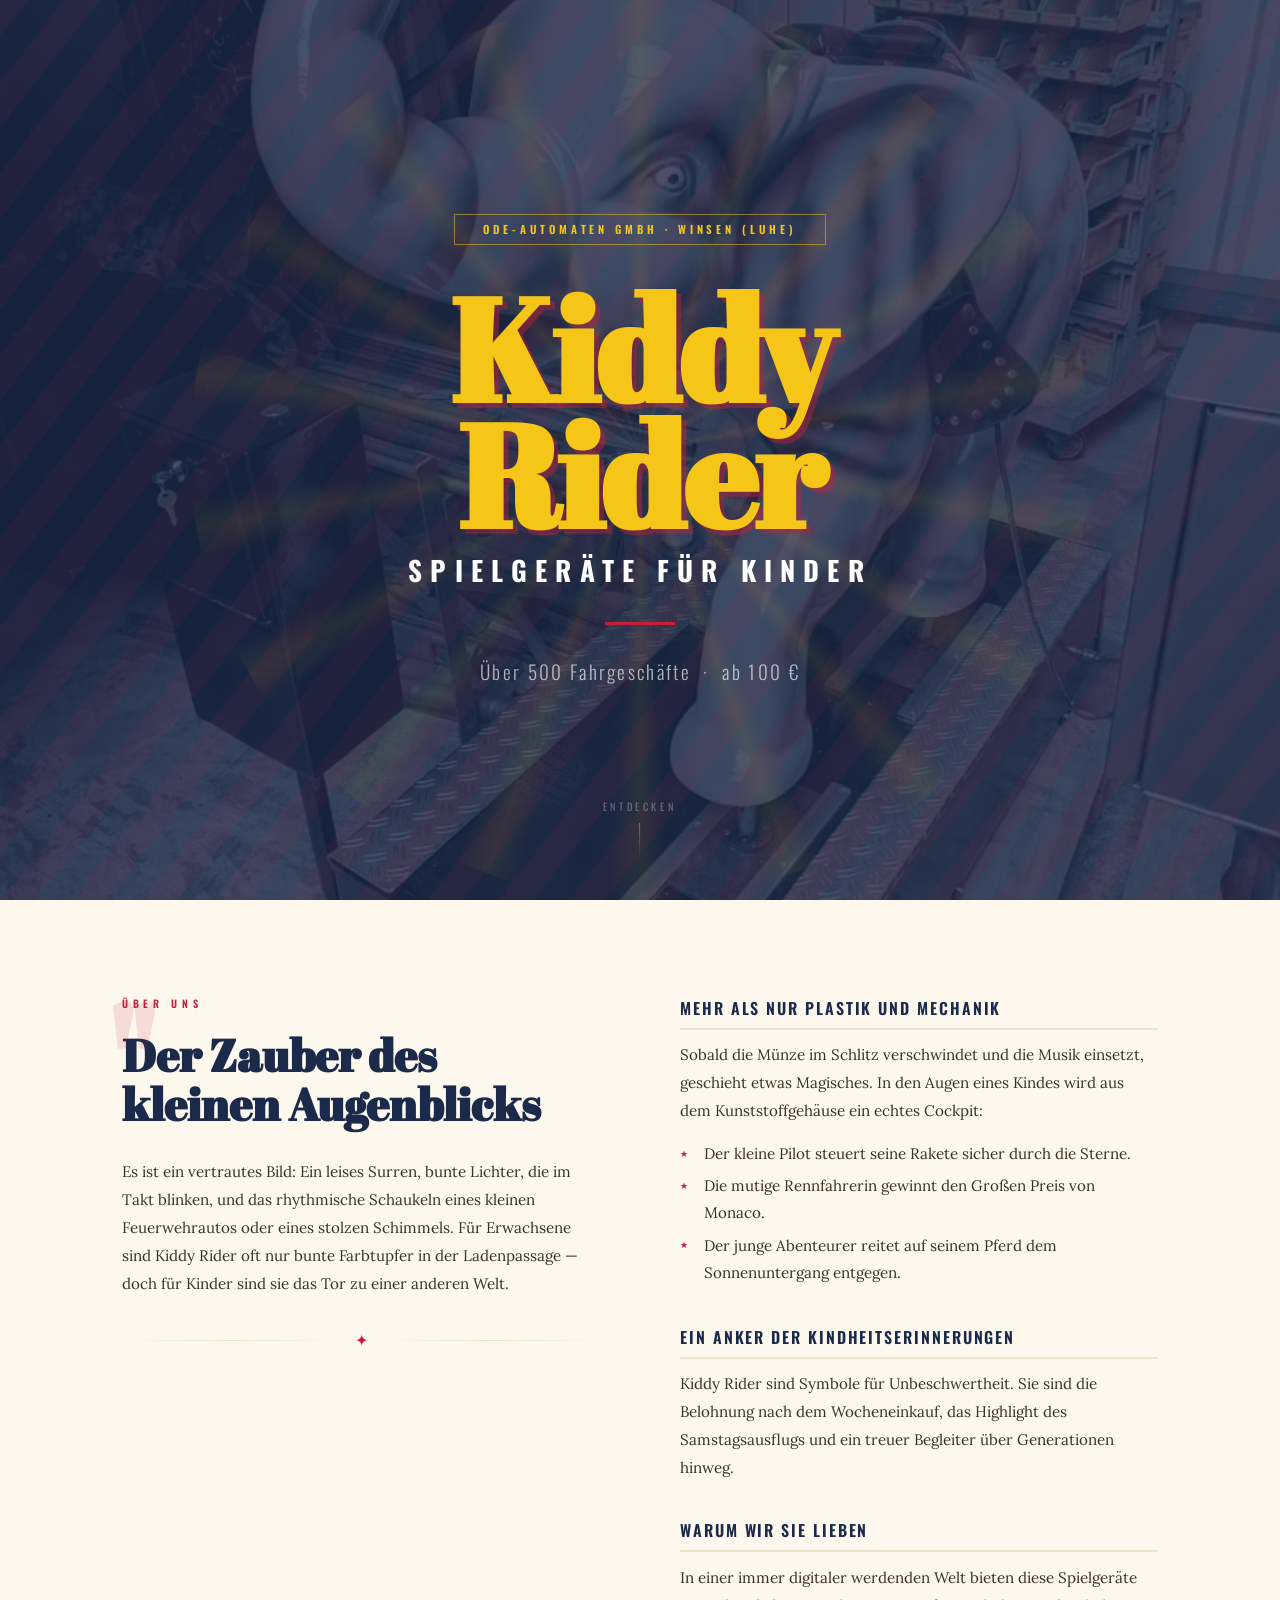
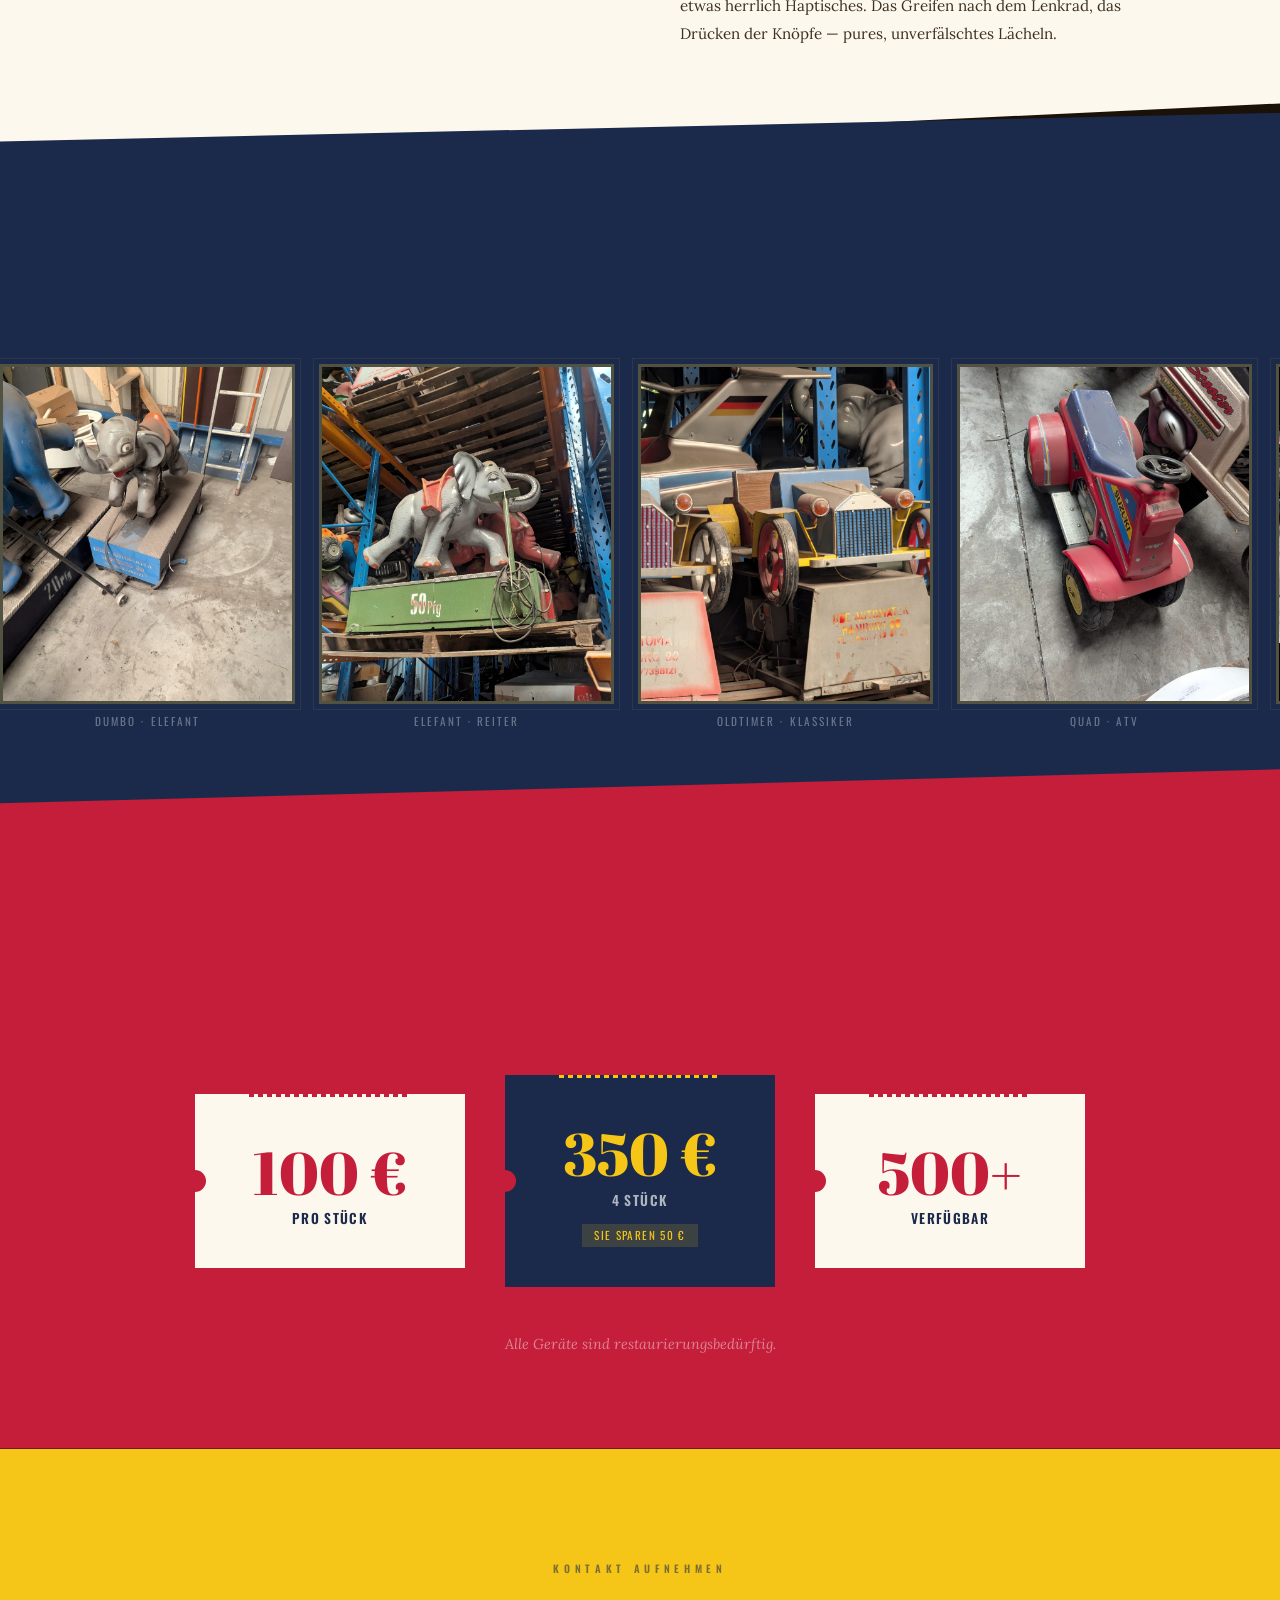
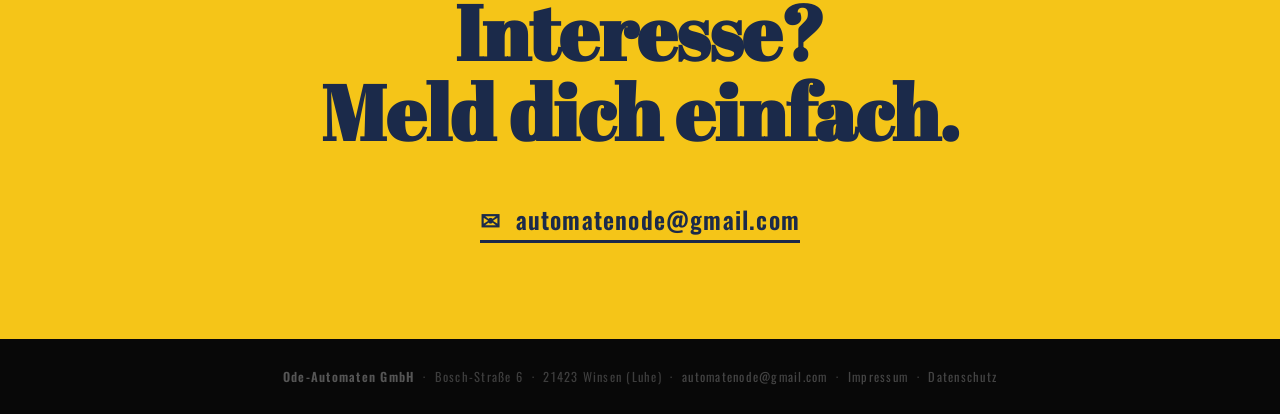
==== commit dda603a2: "refactor: v2 becomes main index, v1 renamed to index-alt" ====
--- a/index.html
+++ b/index.html
@@ -7,388 +7,833 @@
   <title>Kiddy Rider Spielgeräte — Über 500 Fahrgeschäfte kaufen</title>
   <link rel="stylesheet" href="assets/fonts/fonts.css">
   <style>
-    /* === COLORS === */
+
+    /* ============================================================
+       VARIABLES
+    ============================================================ */
     :root {
-      --gold: #C89B3C;
-      --cream: #F5EDD8;
-      --light-grey: #F4F4F4;
-      --dark: #1C1C1C;
-      --white: #FFFFFF;
-    }
-
-    /* === RESET & BASE === */
+      --navy:       #1B2A4A;
+      --navy-light: #243460;
+      --red:        #C41E3A;
+      --gold:       #F5C518;
+      --gold-dark:  #C9991A;
+      --cream:      #FDF8EE;
+      --cream-dark: #EDE3CC;
+      --ink:        #1A1208;
+      --white:      #FFFFFF;
+    }
+
+    /* ============================================================
+       RESET & BASE
+    ============================================================ */
     *, *::before, *::after { box-sizing: border-box; margin: 0; padding: 0; }
     html { scroll-behavior: smooth; }
     body {
-      font-family: 'Inter', sans-serif;
-      color: #1C1C1C;
-      line-height: 1.6;
-    }
-
-    /* === TYPOGRAPHY === */
-    h1, h2, h3 { font-family: 'Playfair Display', serif; line-height: 1.2; }
-
-    /* === LAYOUT === */
+      font-family: 'Lora', Georgia, serif;
+      background: var(--ink);
+      color: var(--ink);
+      overflow-x: hidden;
+    }
+
+    /* ============================================================
+       ANIMATIONS
+    ============================================================ */
+    @keyframes slideUp {
+      from { opacity: 0; transform: translateY(50px); }
+      to   { opacity: 1; transform: translateY(0); }
+    }
+    @keyframes fadeIn {
+      from { opacity: 0; }
+      to   { opacity: 1; }
+    }
+
+    .reveal {
+      opacity: 0;
+      transform: translateY(40px);
+      transition: opacity 0.75s cubic-bezier(0.16, 1, 0.3, 1),
+                  transform 0.75s cubic-bezier(0.16, 1, 0.3, 1);
+    }
+    .reveal.visible          { opacity: 1; transform: translateY(0); }
+    .reveal.delay-1          { transition-delay: 0.12s; }
+    .reveal.delay-2          { transition-delay: 0.24s; }
+    .reveal.delay-3          { transition-delay: 0.38s; }
+
+    /* ============================================================
+       LAYOUT HELPERS
+    ============================================================ */
     .container {
       max-width: 1100px;
       margin: 0 auto;
-      padding: 0 1.5rem;
-    }
-
-    /* === HERO === */
+      padding: 0 2rem;
+    }
+
+    /* Angled section transitions */
+    .clip-bottom      { clip-path: polygon(0 0, 100% 0, 100% 93%, 0 100%); padding-bottom: 9%; }
+    .clip-top-bottom  { clip-path: polygon(0 4%, 100% 0, 100% 96%, 0 100%); padding-top: 8%; padding-bottom: 9%; margin-top: -4%; }
+    .clip-top         { clip-path: polygon(0 5%, 100% 0, 100% 100%, 0 100%); padding-top: 9%; margin-top: -5%; }
+
+    @media (max-width: 700px) {
+      .clip-bottom, .clip-top-bottom, .clip-top {
+        clip-path: none; padding-top: 5rem; padding-bottom: 5rem; margin-top: 0;
+      }
+    }
+
+    /* ============================================================
+       HERO
+    ============================================================ */
     .hero {
       position: relative;
       min-height: 100vh;
-      background-color: var(--dark); /* fallback if image fails */
+      display: flex;
+      align-items: center;
+      justify-content: center;
+      overflow: hidden;
+      background: var(--navy);
+    }
+
+    /* Background photo — desaturated, tinted */
+    .hero-photo {
+      position: absolute;
+      inset: 0;
       background-image: url('assets/images/elefant-fahrt-grau-gross.jpeg');
       background-size: cover;
       background-position: center;
-      display: flex;
-      align-items: center;
-      justify-content: center;
-    }
-
-    .hero-overlay {
+      opacity: 0.18;
+      filter: saturate(0.2) contrast(1.1);
+    }
+
+    /* Diagonal carnival stripe overlay */
+    .hero-stripes {
       position: absolute;
       inset: 0;
-      z-index: 0;
-      background: rgba(0, 0, 0, 0.55);
+      background-image: repeating-linear-gradient(
+        -52deg,
+        transparent 0px,
+        transparent 28px,
+        rgba(196, 30, 58, 0.07) 28px,
+        rgba(196, 30, 58, 0.07) 56px
+      );
+    }
+
+    /* Sunburst / conic rays */
+    .hero-burst {
+      position: absolute;
+      width: min(900px, 130vw);
+      height: min(900px, 130vw);
+      top: 50%;
+      left: 50%;
+      transform: translate(-50%, -50%);
+      background: conic-gradient(
+        from 0deg,
+        rgba(245,197,24,0.07) 0deg, transparent 4deg,
+        transparent 16deg, rgba(245,197,24,0.07) 20deg,
+        transparent 24deg, transparent 36deg,
+        rgba(245,197,24,0.07) 40deg, transparent 44deg,
+        transparent 56deg, rgba(245,197,24,0.07) 60deg,
+        transparent 64deg, transparent 76deg,
+        rgba(245,197,24,0.07) 80deg, transparent 84deg,
+        transparent 96deg, rgba(245,197,24,0.07) 100deg,
+        transparent 104deg, transparent 116deg,
+        rgba(245,197,24,0.07) 120deg, transparent 124deg,
+        transparent 136deg, rgba(245,197,24,0.07) 140deg,
+        transparent 144deg, transparent 156deg,
+        rgba(245,197,24,0.07) 160deg, transparent 164deg,
+        transparent 176deg, rgba(245,197,24,0.07) 180deg,
+        transparent 184deg, transparent 196deg,
+        rgba(245,197,24,0.07) 200deg, transparent 204deg,
+        transparent 216deg, rgba(245,197,24,0.07) 220deg,
+        transparent 224deg, transparent 236deg,
+        rgba(245,197,24,0.07) 240deg, transparent 244deg,
+        transparent 256deg, rgba(245,197,24,0.07) 260deg,
+        transparent 264deg, transparent 276deg,
+        rgba(245,197,24,0.07) 280deg, transparent 284deg,
+        transparent 296deg, rgba(245,197,24,0.07) 300deg,
+        transparent 304deg, transparent 316deg,
+        rgba(245,197,24,0.07) 320deg, transparent 324deg,
+        transparent 336deg, rgba(245,197,24,0.07) 340deg,
+        transparent 344deg, transparent 356deg,
+        rgba(245,197,24,0.07) 360deg
+      );
+      border-radius: 50%;
+      pointer-events: none;
     }
 
     .hero-content {
       position: relative;
-      z-index: 1;
+      z-index: 2;
       text-align: center;
+      padding: 3rem 2rem;
+    }
+
+    .hero-badge {
+      display: inline-block;
+      font-family: 'Oswald', sans-serif;
+      font-weight: 600;
+      font-size: 0.7rem;
+      letter-spacing: 0.35em;
+      text-transform: uppercase;
+      color: var(--gold);
+      border: 1px solid rgba(245, 197, 24, 0.5);
+      padding: 0.4rem 1.75rem;
+      margin-bottom: 2.5rem;
+      opacity: 0;
+      animation: fadeIn 0.8s ease forwards 0.15s;
     }
 
     .hero-title {
-      font-size: clamp(2rem, 5vw, 4rem);
+      font-family: 'Abril Fatface', serif;
+      font-size: clamp(4rem, 12vw, 9rem);
       color: var(--gold);
-      margin-bottom: 1rem;
-    }
-
-    .hero-sub {
-      font-size: clamp(1rem, 2.5vw, 1.4rem);
+      line-height: 0.88;
+      letter-spacing: -0.02em;
+      text-shadow: 5px 5px 0 rgba(196, 30, 58, 0.45);
+      opacity: 0;
+      animation: slideUp 0.9s cubic-bezier(0.16, 1, 0.3, 1) forwards 0.35s;
+    }
+
+    .hero-subtitle {
+      display: block;
+      font-family: 'Oswald', sans-serif;
+      font-weight: 700;
+      font-size: clamp(0.9rem, 2.8vw, 1.7rem);
       color: var(--white);
-      max-width: 600px;
-      margin: 0 auto;
-    }
-
-    /* === STORY === */
-    .story {
-      background: var(--cream);
-      padding: 5rem 0;
-    }
-
-    .story-content {
-      max-width: 800px;
-    }
-
-    .story-headline {
-      font-size: clamp(1.6rem, 3vw, 2.4rem);
-      color: var(--dark);
-      margin-bottom: 1.5rem;
-    }
-
-    .story-content h3 {
-      font-size: 1.3rem;
-      color: var(--dark);
-      margin-top: 2.5rem;
-      margin-bottom: 0.75rem;
-    }
-
-    .story-content p {
-      color: #3D3328;
-      margin-bottom: 1rem;
-    }
-
-    .story-content ul {
-      list-style: none;
-      padding: 0;
-      margin: 1rem 0 1rem 1rem;
-    }
-
-    .story-content ul li {
-      color: #3D3328;
-      padding: 0.3rem 0;
-    }
-
-    .story-content ul li::before {
-      content: '✦ ';
-      color: var(--gold);
-      font-size: 0.8em;
-    }
-
-    /* === GALLERY === */
-    .gallery {
-      background: var(--white);
-      padding: 5rem 0 3rem;
-    }
-
-    .gallery-title {
-      font-size: clamp(1.4rem, 3vw, 2rem);
-      color: var(--dark);
-      margin-bottom: 2rem;
-      text-align: center;
-    }
-
-    .gallery-track {
-      display: flex;
-      gap: 1.25rem;
-      overflow-x: auto;
-      scroll-snap-type: x mandatory;
-      padding: 0 1.5rem 1.5rem;
-      -webkit-overflow-scrolling: touch;
-      scrollbar-width: thin;
-      scrollbar-color: var(--gold) var(--light-grey);
-    }
-
-    .gallery-track::-webkit-scrollbar {
-      height: 6px;
-    }
-
-    .gallery-track::-webkit-scrollbar-track {
-      background: var(--light-grey);
-    }
-
-    .gallery-track::-webkit-scrollbar-thumb {
-      background-color: var(--gold);
-      border-radius: 3px;
-    }
-
-    .gallery-track img {
-      flex: 0 0 280px;
-      height: 320px;
-      object-fit: cover;
-      border-radius: 4px;
-      scroll-snap-align: start;
-      box-shadow: 4px 4px 12px rgba(0,0,0,0.15), 0 0 0 1px rgba(0,0,0,0.06);
-    }
-
-    /* === OFFER === */
-    .offer {
-      background: var(--light-grey);
-      padding: 5rem 0;
-    }
-
-    .offer-title {
-      font-size: clamp(1.4rem, 3vw, 2rem);
-      text-align: center;
-      margin-bottom: 3rem;
-      color: var(--dark);
-    }
-
-    .offer-cards {
-      display: flex;
-      gap: 1.5rem;
-      justify-content: center;
-      flex-wrap: wrap;
-    }
-
-    .offer-card {
-      background: var(--white);
-      border-radius: 8px;
-      padding: 2.5rem 2rem;
-      text-align: center;
-      flex: 1 1 200px;
-      max-width: 280px;
-      display: flex;
-      flex-direction: column;
-      gap: 0.5rem;
-      box-shadow: 0 2px 8px rgba(0,0,0,0.08);
-    }
-
-    .offer-card--highlight {
-      border: 2px solid var(--gold);
-    }
-
-    .offer-price {
-      font-family: 'Playfair Display', serif;
-      font-size: 2.5rem;
-      font-weight: 700;
-      color: var(--gold);
-    }
-
-    .offer-label {
-      font-size: 0.95rem;
-      color: #555;
-    }
-
-    .offer-note {
-      text-align: center;
-      margin-top: 2rem;
-      font-size: 0.9rem;
-      color: #777;
-      font-style: italic;
-    }
-
-    /* Responsive: stack on mobile */
-    @media (max-width: 600px) {
-      .offer-cards {
-        flex-direction: column;
-        align-items: center;
-      }
-      .offer-card {
-        width: 100%;
-        max-width: 100%;
-      }
-    }
-
-    /* === CONTACT === */
-    .contact {
-      background: var(--dark);
-      padding: 5rem 0;
-    }
-
-    .contact-content {
-      text-align: center;
-    }
-
-    .contact-title {
-      font-size: clamp(1.4rem, 3vw, 2rem);
-      color: var(--gold);
-      margin-bottom: 2.5rem;
-    }
-
-    .contact-links {
+      letter-spacing: 0.3em;
+      text-transform: uppercase;
+      margin-top: 0.75rem;
+      opacity: 0;
+      animation: slideUp 0.9s cubic-bezier(0.16, 1, 0.3, 1) forwards 0.55s;
+    }
+
+    .hero-rule {
+      width: 70px;
+      height: 3px;
+      background: var(--red);
+      margin: 2rem auto;
+      opacity: 0;
+      animation: fadeIn 0.6s ease forwards 0.75s;
+    }
+
+    .hero-tagline {
+      font-family: 'Oswald', sans-serif;
+      font-weight: 300;
+      font-size: clamp(0.9rem, 2.2vw, 1.2rem);
+      color: rgba(255, 255, 255, 0.65);
+      letter-spacing: 0.12em;
+      opacity: 0;
+      animation: slideUp 0.9s cubic-bezier(0.16, 1, 0.3, 1) forwards 0.8s;
+    }
+
+    .hero-scroll-hint {
+      position: absolute;
+      bottom: 2.5rem;
+      left: 50%;
+      transform: translateX(-50%);
+      font-family: 'Oswald', sans-serif;
+      font-size: 0.65rem;
+      letter-spacing: 0.35em;
+      text-transform: uppercase;
+      color: rgba(255, 255, 255, 0.3);
       display: flex;
       flex-direction: column;
       align-items: center;
-      gap: 1.25rem;
-    }
-
-    .contact-link {
+      gap: 0.6rem;
+      opacity: 0;
+      animation: fadeIn 1s ease forwards 1.4s;
+    }
+
+    .hero-scroll-hint::after {
+      content: '';
+      width: 1px;
+      height: 36px;
+      background: linear-gradient(to bottom, rgba(255,255,255,0.35), transparent);
+    }
+
+    /* ============================================================
+       STORY
+    ============================================================ */
+    .story {
+      background: var(--cream);
+      padding: 6rem 0 5rem;
+    }
+
+    .story-grid {
+      display: grid;
+      grid-template-columns: 1fr 1fr;
+      gap: 5rem;
+      align-items: start;
+    }
+
+    @media (max-width: 760px) {
+      .story-grid { grid-template-columns: 1fr; gap: 3rem; }
+    }
+
+    /* Left: big pull-quote */
+    .story-eyebrow {
+      font-family: 'Oswald', sans-serif;
+      font-weight: 600;
+      font-size: 0.65rem;
+      letter-spacing: 0.45em;
+      text-transform: uppercase;
+      color: var(--red);
+      margin-bottom: 1.25rem;
+    }
+
+    .story-pullquote {
+      font-family: 'Abril Fatface', serif;
+      font-size: clamp(1.8rem, 3.5vw, 3rem);
+      color: var(--navy);
+      line-height: 1.1;
+      position: relative;
+    }
+
+    .story-pullquote::before {
+      content: '"';
+      position: absolute;
+      top: -2.5rem;
+      left: -1rem;
+      font-size: 9rem;
+      font-family: 'Abril Fatface', serif;
+      color: var(--red);
+      opacity: 0.12;
+      line-height: 1;
+    }
+
+    .story-intro {
+      margin-top: 1.75rem;
+      font-size: 0.95rem;
+      line-height: 1.85;
+      color: #3D3020;
+    }
+
+    .story-ornament {
       display: flex;
       align-items: center;
+      gap: 1rem;
+      margin: 2rem 0;
+    }
+    .story-ornament::before,
+    .story-ornament::after {
+      content: '';
+      flex: 1;
+      height: 1px;
+      background: linear-gradient(to right, transparent, var(--cream-dark), transparent);
+    }
+    .story-ornament-glyph { color: var(--red); font-size: 1rem; }
+
+    /* Right: content blocks */
+    .story-block { margin-bottom: 2.25rem; }
+
+    .story-block-heading {
+      font-family: 'Oswald', sans-serif;
+      font-weight: 600;
+      font-size: 1rem;
+      letter-spacing: 0.12em;
+      text-transform: uppercase;
+      color: var(--navy);
+      margin-bottom: 0.7rem;
+      padding-bottom: 0.5rem;
+      border-bottom: 2px solid var(--cream-dark);
+    }
+
+    .story-block p {
+      font-size: 0.95rem;
+      line-height: 1.85;
+      color: #3D3020;
+    }
+
+    .story-block ul {
+      list-style: none;
+      margin-top: 0.75rem;
+    }
+    .story-block ul li {
+      font-size: 0.95rem;
+      line-height: 1.8;
+      color: #3D3020;
+      padding: 0.15rem 0 0.15rem 1.5rem;
+      position: relative;
+    }
+    .story-block ul li::before {
+      content: '★';
+      position: absolute;
+      left: 0;
+      top: 0.5rem;
+      color: var(--red);
+      font-size: 0.55rem;
+    }
+
+    /* ============================================================
+       GALLERY
+    ============================================================ */
+    .gallery {
+      background: var(--navy);
+      padding: 6rem 0 4rem;
+    }
+
+    .gallery-head {
+      text-align: center;
+      margin-bottom: 3rem;
+    }
+
+    .gallery-eyebrow {
+      font-family: 'Oswald', sans-serif;
+      font-weight: 600;
+      font-size: 0.65rem;
+      letter-spacing: 0.45em;
+      text-transform: uppercase;
+      color: var(--red);
+      margin-bottom: 0.75rem;
+    }
+
+    .gallery-heading {
+      font-family: 'Abril Fatface', serif;
+      font-size: clamp(2rem, 5vw, 4rem);
+      color: var(--gold);
+      line-height: 1;
+    }
+
+    .gallery-track {
+      display: flex;
+      gap: 1.5rem;
+      overflow-x: auto;
+      padding: 1rem 2rem 2.5rem;
+      scroll-snap-type: x mandatory;
+      -webkit-overflow-scrolling: touch;
+      scrollbar-width: thin;
+      scrollbar-color: var(--red) rgba(255,255,255,0.08);
+      cursor: grab;
+      user-select: none;
+    }
+    .gallery-track:active { cursor: grabbing; }
+    .gallery-track::-webkit-scrollbar        { height: 3px; }
+    .gallery-track::-webkit-scrollbar-track  { background: rgba(255,255,255,0.05); }
+    .gallery-track::-webkit-scrollbar-thumb  { background: var(--red); border-radius: 2px; }
+
+    .gallery-item {
+      flex: 0 0 295px;
+      scroll-snap-align: start;
+      transition: transform 0.35s cubic-bezier(0.16, 1, 0.3, 1);
+    }
+    .gallery-item:hover                    { transform: scale(1.04) rotate(-1.2deg); z-index: 2; }
+    .gallery-item:nth-child(even):hover    { transform: scale(1.04) rotate(1.2deg); }
+
+    .gallery-item img {
+      width: 100%;
+      height: 340px;
+      object-fit: cover;
+      display: block;
+      border: 3px solid rgba(245, 197, 24, 0.25);
+      outline: 1px solid rgba(245, 197, 24, 0.08);
+      outline-offset: 5px;
+      filter: saturate(0.85) contrast(1.05);
+      transition: filter 0.3s ease, border-color 0.3s ease;
+    }
+    .gallery-item:hover img {
+      filter: saturate(1.1) contrast(1.1);
+      border-color: rgba(245,197,24,0.7);
+    }
+
+    .gallery-caption {
+      margin-top: 0.6rem;
+      text-align: center;
+      font-family: 'Oswald', sans-serif;
+      font-weight: 400;
+      font-size: 0.7rem;
+      letter-spacing: 0.18em;
+      text-transform: uppercase;
+      color: rgba(255,255,255,0.35);
+    }
+
+    /* ============================================================
+       OFFER
+    ============================================================ */
+    .offer {
+      background: var(--red);
+      padding: 7rem 0 6rem;
+    }
+
+    .offer-head {
+      text-align: center;
+      margin-bottom: 4rem;
+    }
+
+    .offer-eyebrow {
+      font-family: 'Oswald', sans-serif;
+      font-weight: 600;
+      font-size: 0.65rem;
+      letter-spacing: 0.45em;
+      text-transform: uppercase;
+      color: rgba(255,255,255,0.55);
+      margin-bottom: 0.75rem;
+    }
+
+    .offer-heading {
+      font-family: 'Abril Fatface', serif;
+      font-size: clamp(2.5rem, 6vw, 5.5rem);
+      color: var(--gold);
+      text-shadow: 4px 4px 0 rgba(0,0,0,0.25);
+    }
+
+    .offer-cards {
+      display: flex;
+      justify-content: center;
+      align-items: center;
+      flex-wrap: wrap;
+      gap: 2.5rem;
+    }
+
+    /* Ticket card */
+    .ticket {
+      position: relative;
+      background: var(--cream);
+      width: 270px;
+      padding: 3rem 2rem 2.5rem;
+      text-align: center;
+      display: flex;
+      flex-direction: column;
+      align-items: center;
+      gap: 0.4rem;
+    }
+
+    /* Perforated top line */
+    .ticket::before {
+      content: '';
+      position: absolute;
+      top: 0;
+      left: 20%;
+      right: 20%;
+      height: 3px;
+      background: repeating-linear-gradient(
+        to right,
+        var(--red) 0, var(--red) 5px,
+        transparent 5px, transparent 9px
+      );
+    }
+    .ticket--highlight::before {
+      background: repeating-linear-gradient(
+        to right,
+        var(--gold) 0, var(--gold) 5px,
+        transparent 5px, transparent 9px
+      );
+    }
+
+    /* Notch cut-outs */
+    .ticket::after {
+      content: '';
+      position: absolute;
+      width: 22px; height: 22px;
+      border-radius: 50%;
+      background: var(--red);
+      top: 50%; transform: translateY(-50%);
+      left: -11px;
+      box-shadow: 282px 0 0 0 var(--red);
+    }
+
+    .ticket--highlight {
+      background: var(--navy);
+    }
+
+    .ticket-price {
+      font-family: 'Abril Fatface', serif;
+      font-size: 3.75rem;
+      color: var(--red);
+      line-height: 1;
+    }
+    .ticket--highlight .ticket-price { color: var(--gold); }
+
+    .ticket-label {
+      font-family: 'Oswald', sans-serif;
+      font-weight: 600;
+      font-size: 0.85rem;
+      letter-spacing: 0.1em;
+      text-transform: uppercase;
+      color: var(--navy);
+    }
+    .ticket--highlight .ticket-label { color: rgba(255,255,255,0.65); }
+
+    .ticket-badge {
+      margin-top: 0.5rem;
+      font-family: 'Oswald', sans-serif;
+      font-size: 0.7rem;
+      letter-spacing: 0.12em;
+      text-transform: uppercase;
+      color: var(--red);
+      background: rgba(196,30,58,0.1);
+      padding: 0.2rem 0.8rem;
+    }
+    .ticket--highlight .ticket-badge {
+      color: var(--gold);
+      background: rgba(245,197,24,0.15);
+    }
+
+    .offer-note {
+      text-align: center;
+      margin-top: 3rem;
+      font-family: 'Lora', serif;
+      font-style: italic;
+      font-size: 0.9rem;
+      color: rgba(255,255,255,0.45);
+    }
+
+    /* ============================================================
+       CONTACT
+    ============================================================ */
+    .contact {
+      background: var(--gold);
+      padding: 7rem 0 6rem;
+      text-align: center;
+    }
+
+    .contact-eyebrow {
+      font-family: 'Oswald', sans-serif;
+      font-weight: 600;
+      font-size: 0.65rem;
+      letter-spacing: 0.45em;
+      text-transform: uppercase;
+      color: rgba(27,42,74,0.55);
+      margin-bottom: 1rem;
+    }
+
+    .contact-heading {
+      font-family: 'Abril Fatface', serif;
+      font-size: clamp(2.5rem, 6vw, 5rem);
+      color: var(--navy);
+      line-height: 1.05;
+      margin-bottom: 3rem;
+    }
+
+    .contact-link {
+      display: inline-flex;
+      align-items: center;
       gap: 0.75rem;
-      color: var(--white);
+      font-family: 'Oswald', sans-serif;
+      font-weight: 600;
+      font-size: clamp(1.1rem, 2.5vw, 1.5rem);
+      letter-spacing: 0.05em;
+      color: var(--navy);
       text-decoration: none;
-      font-size: 1.2rem;
+      border-bottom: 3px solid var(--navy);
+      padding-bottom: 0.2rem;
+      transition: color 0.2s ease, border-color 0.2s ease, letter-spacing 0.2s ease;
+    }
+    .contact-link:hover {
+      color: var(--red);
+      border-color: var(--red);
+      letter-spacing: 0.08em;
+    }
+
+    /* ============================================================
+       IMPRESSUM FOOTER
+    ============================================================ */
+    .impressum {
+      background: #080808;
+      padding: 1.75rem 0;
+      text-align: center;
+      font-family: 'Oswald', sans-serif;
+      font-size: 0.78rem;
+      letter-spacing: 0.1em;
+      color: #3D3D3D;
+    }
+
+    .impressum strong { color: #555; font-weight: 600; }
+
+    .impressum a {
+      color: #444;
+      text-decoration: none;
       transition: color 0.2s;
     }
-
-    .contact-link:hover {
-      color: var(--gold);
-    }
-
-    .contact-icon {
-      font-size: 1.4rem;
-      color: var(--gold);
-    }
-
-    /* === IMPRESSUM === */
-    .impressum {
-      background: #111;
-      padding: 2rem 0;
-      text-align: center;
-      font-size: 0.85rem;
-      color: #666;
-      line-height: 1.8;
-    }
-
-    .impressum a {
-      color: #666;
-      text-decoration: none;
-    }
-
-    .impressum a:hover {
-      color: var(--gold);
-    }
+    .impressum a:hover { color: var(--gold); }
+
   </style>
 </head>
 <body>
 
-  <!-- HERO -->
+  <!-- ============ HERO ============ -->
   <section class="hero">
-    <div class="hero-overlay"></div>
-    <div class="container hero-content">
-      <h1 class="hero-title">Der Zauber des kleinen Augenblicks</h1>
-      <p class="hero-sub">Über 500 Kiddy Rider — bereit für ihr nächstes Abenteuer</p>
+    <div class="hero-photo"></div>
+    <div class="hero-stripes"></div>
+    <div class="hero-burst"></div>
+
+    <div class="hero-content">
+      <div class="hero-badge">Ode-Automaten GmbH · Winsen (Luhe)</div>
+      <h1 class="hero-title">Kiddy<br>Rider</h1>
+      <span class="hero-subtitle">Spielgeräte für Kinder</span>
+      <div class="hero-rule"></div>
+      <p class="hero-tagline">Über 500 Fahrgeschäfte &nbsp;·&nbsp; ab 100 €</p>
+    </div>
+
+    <div class="hero-scroll-hint">Entdecken</div>
+  </section>
+
+  <!-- ============ STORY ============ -->
+  <section class="story clip-bottom">
+    <div class="container">
+      <div class="story-grid">
+
+        <div class="story-left reveal">
+          <p class="story-eyebrow">Über uns</p>
+          <h2 class="story-pullquote">Der Zauber des kleinen Augenblicks</h2>
+          <p class="story-intro">
+            Es ist ein vertrautes Bild: Ein leises Surren, bunte Lichter, die im Takt blinken,
+            und das rhythmische Schaukeln eines kleinen Feuerwehrautos oder eines stolzen Schimmels.
+            Für Erwachsene sind Kiddy Rider oft nur bunte Farbtupfer in der Ladenpassage —
+            doch für Kinder sind sie das Tor zu einer anderen Welt.
+          </p>
+          <div class="story-ornament">
+            <span class="story-ornament-glyph">✦</span>
+          </div>
+        </div>
+
+        <div class="story-right">
+          <div class="story-block reveal delay-1">
+            <h3 class="story-block-heading">Mehr als nur Plastik und Mechanik</h3>
+            <p>Sobald die Münze im Schlitz verschwindet und die Musik einsetzt, geschieht etwas Magisches.
+               In den Augen eines Kindes wird aus dem Kunststoffgehäuse ein echtes Cockpit:</p>
+            <ul>
+              <li>Der kleine Pilot steuert seine Rakete sicher durch die Sterne.</li>
+              <li>Die mutige Rennfahrerin gewinnt den Großen Preis von Monaco.</li>
+              <li>Der junge Abenteurer reitet auf seinem Pferd dem Sonnenuntergang entgegen.</li>
+            </ul>
+          </div>
+
+          <div class="story-block reveal delay-2">
+            <h3 class="story-block-heading">Ein Anker der Kindheitserinnerungen</h3>
+            <p>Kiddy Rider sind Symbole für Unbeschwertheit. Sie sind die Belohnung nach dem
+               Wocheneinkauf, das Highlight des Samstagsausflugs und ein treuer Begleiter
+               über Generationen hinweg.</p>
+          </div>
+
+          <div class="story-block reveal delay-3">
+            <h3 class="story-block-heading">Warum wir sie lieben</h3>
+            <p>In einer immer digitaler werdenden Welt bieten diese Spielgeräte etwas herrlich
+               Haptisches. Das Greifen nach dem Lenkrad, das Drücken der Knöpfe —
+               pures, unverfälschtes Lächeln.</p>
+          </div>
+        </div>
+
+      </div>
     </div>
   </section>
 
-  <!-- STORY -->
-  <section class="story">
-    <div class="container story-content">
-      <h2 class="story-headline">Der Zauber des kleinen Augenblicks:<br>Ein Hoch auf den Kiddy Rider</h2>
-      <p>Es ist ein vertrautes Bild: Ein leises Surren, bunte Lichter, die im Takt blinken, und das rhythmische Schaukeln eines kleinen Feuerwehrautos oder eines stolzen Schimmels. Für Erwachsene sind Kiddy Rider oft nur bunte Farbtupfer in der Ladenpassage, doch für Kinder sind sie das Tor zu einer anderen Welt.</p>
-
-      <h3>Mehr als nur Plastik und Mechanik</h3>
-      <p>Sobald die Münze im Schlitz verschwindet und die Musik einsetzt, geschieht etwas Magisches. In den Augen eines Kindes wird aus dem Kunststoffgehäuse ein echtes Cockpit:</p>
-      <ul>
-        <li>Der kleine Pilot steuert seine Rakete sicher durch die Sterne.</li>
-        <li>Die mutige Rennfahrerin gewinnt den Großen Preis von Monaco.</li>
-        <li>Der junge Abenteurer reitet auf seinem Pferd dem Sonnenuntergang entgegen.</li>
-      </ul>
-
-      <h3>Ein Anker der Kindheitserinnerungen</h3>
-      <p>Kiddy Rider sind Symbole für Unbeschwertheit. Sie lehren uns, dass man nicht weit reisen muss, um Großes zu erleben. Manchmal reicht ein Quadratmeter Platz und ein bisschen Fantasie, um den Rest der Welt um sich herum zu vergessen. Sie sind die Belohnung nach dem Wocheneinkauf, das Highlight des Samstagsausflugs und ein treuer Begleiter über Generationen hinweg.</p>
-
-      <h3>Warum wir sie lieben</h3>
-      <p>In einer immer digitaler werdenden Welt bieten diese Spielgeräte etwas herrlich Haptisches. Das Greifen nach dem Lenkrad, das Drücken der Knöpfe für die Hupe oder Sirene und die sanfte Bewegung fördern nicht nur die Koordination, sondern schenken vor allem eines: pures, unverfälschtes Lächeln.</p>
+  <!-- ============ GALLERY ============ -->
+  <section class="gallery clip-top-bottom">
+    <div class="gallery-head container reveal">
+      <p class="gallery-eyebrow">Die Sammlung</p>
+      <h2 class="gallery-heading">Unsere Fahrgeschäfte</h2>
+    </div>
+
+    <div class="gallery-track" id="galleryTrack">
+      <div class="gallery-item">
+        <img src="assets/images/dumbo-elefant-fahrt-klein.jpeg" alt="Dumbo Elefant Kinderfahrt" loading="lazy">
+        <p class="gallery-caption">Dumbo · Elefant</p>
+      </div>
+      <div class="gallery-item">
+        <img src="assets/images/elefant-reiter-fahrt-gruen.jpeg" alt="Elefant mit Reiter" loading="lazy">
+        <p class="gallery-caption">Elefant · Reiter</p>
+      </div>
+      <div class="gallery-item">
+        <img src="assets/images/oldtimer-autos-lager.jpeg" alt="Vintage Oldtimer Fahrgeschäfte" loading="lazy">
+        <p class="gallery-caption">Oldtimer · Klassiker</p>
+      </div>
+      <div class="gallery-item">
+        <img src="assets/images/quad-atv-rot.jpeg" alt="Rotes Quad ATV" loading="lazy">
+        <p class="gallery-caption">Quad · ATV</p>
+      </div>
+      <div class="gallery-item">
+        <img src="assets/images/suzuki-quad-und-scooter.jpeg" alt="Suzuki Quad und Scooter" loading="lazy">
+        <p class="gallery-caption">Suzuki · Scooter</p>
+      </div>
+      <div class="gallery-item">
+        <img src="assets/images/quad-scooter-gruppe.jpeg" alt="Fahrzeuggruppe" loading="lazy">
+        <p class="gallery-caption">Fahrzeuggruppe</p>
+      </div>
+      <div class="gallery-item">
+        <img src="assets/images/rakete-raumschiff-fahrt.jpeg" alt="Rakete Raumschiff" loading="lazy">
+        <p class="gallery-caption">Rakete · Raumschiff</p>
+      </div>
+      <div class="gallery-item">
+        <img src="assets/images/oldtimer-auto-gruen-50pfg.jpeg" alt="Grüner Oldtimer" loading="lazy">
+        <p class="gallery-caption">Oldtimer · 50 Pfg.</p>
+      </div>
     </div>
   </section>
 
-  <!-- GALLERY -->
-  <section class="gallery">
+  <!-- ============ OFFER ============ -->
+  <section class="offer clip-top">
     <div class="container">
-      <h2 class="gallery-title">Unsere Fahrgeschäfte</h2>
-    </div>
-    <div class="gallery-track">
-      <img src="assets/images/dumbo-elefant-fahrt-klein.jpeg" alt="Dumbo Elefant Kinderfahrt" loading="lazy">
-      <img src="assets/images/elefant-reiter-fahrt-gruen.jpeg" alt="Elefant mit Reiter, grüne Basis" loading="lazy">
-      <img src="assets/images/oldtimer-autos-lager.jpeg" alt="Vintage Oldtimer Fahrgeschäfte" loading="lazy">
-      <img src="assets/images/quad-atv-rot.jpeg" alt="Rotes Quad ATV Kinderfahrt" loading="lazy">
-      <img src="assets/images/suzuki-quad-und-scooter.jpeg" alt="Suzuki Quad und Scooter" loading="lazy">
-      <img src="assets/images/quad-scooter-gruppe.jpeg" alt="Gruppe: Quad und Scooter" loading="lazy">
-      <img src="assets/images/rakete-raumschiff-fahrt.jpeg" alt="Rakete Raumschiff Fahrgeschäft" loading="lazy">
-      <img src="assets/images/oldtimer-auto-gruen-50pfg.jpeg" alt="Grüner Oldtimer, 50 Pfennig Münzautomat" loading="lazy">
+      <div class="offer-head reveal">
+        <p class="offer-eyebrow">Preise &amp; Verfügbarkeit</p>
+        <h2 class="offer-heading">Das Angebot</h2>
+      </div>
+
+      <div class="offer-cards">
+        <div class="ticket reveal delay-1">
+          <span class="ticket-price">100 €</span>
+          <span class="ticket-label">pro Stück</span>
+        </div>
+        <div class="ticket ticket--highlight reveal delay-2">
+          <span class="ticket-price">350 €</span>
+          <span class="ticket-label">4 Stück</span>
+          <span class="ticket-badge">Sie sparen 50 €</span>
+        </div>
+        <div class="ticket reveal delay-3">
+          <span class="ticket-price">500+</span>
+          <span class="ticket-label">Verfügbar</span>
+        </div>
+      </div>
+
+      <p class="offer-note reveal">Alle Geräte sind restaurierungsbedürftig.</p>
     </div>
   </section>
 
-  <!-- ANGEBOT -->
-  <section class="offer">
+  <!-- ============ CONTACT ============ -->
+  <section class="contact">
     <div class="container">
-      <h2 class="offer-title">Das Angebot</h2>
-      <div class="offer-cards">
-        <div class="offer-card">
-          <span class="offer-price">100 €</span>
-          <span class="offer-label">pro Stück</span>
-        </div>
-        <div class="offer-card offer-card--highlight">
-          <span class="offer-price">350 €</span>
-          <span class="offer-label">4 Stück — Sie sparen 50 €</span>
-        </div>
-        <div class="offer-card">
-          <span class="offer-price">500+</span>
-          <span class="offer-label">Fahrgeschäfte verfügbar</span>
-        </div>
-      </div>
-      <p class="offer-note">Alle Geräte sind restaurierungsbedürftig.</p>
+      <p class="contact-eyebrow reveal">Kontakt aufnehmen</p>
+      <h2 class="contact-heading reveal delay-1">Interesse?<br>Meld dich einfach.</h2>
+      <a href="mailto:automatenode@gmail.com" class="contact-link reveal delay-2">
+        ✉&nbsp; automatenode@gmail.com
+      </a>
     </div>
   </section>
 
-  <!-- KONTAKT -->
-  <section class="contact">
-    <div class="container contact-content">
-      <h2 class="contact-title">Interesse? Meld dich einfach.</h2>
-      <div class="contact-links">
-        <a href="mailto:automatenode@gmail.com" class="contact-link">
-          <span class="contact-icon">✉</span>
-          <span>automatenode@gmail.com</span>
-        </a>
-      </div>
-    </div>
-  </section>
-
-  <!-- IMPRESSUM -->
+  <!-- ============ IMPRESSUM ============ -->
   <footer class="impressum">
     <div class="container">
-      <p><strong>Ode-Automaten GmbH</strong></p>
-      <p>Bosch-Straße 6 · 21423 Winsen (Luhe)</p>
-      <p><a href="mailto:automatenode@gmail.com">automatenode@gmail.com</a> &nbsp;·&nbsp; <a href="impressum.html">Impressum</a> &nbsp;·&nbsp; <a href="datenschutz.html">Datenschutz</a></p>
+      <p>
+        <strong>Ode-Automaten GmbH</strong>
+        &nbsp;·&nbsp; Bosch-Straße 6 &nbsp;·&nbsp; 21423 Winsen (Luhe)
+        &nbsp;·&nbsp; <a href="mailto:automatenode@gmail.com">automatenode@gmail.com</a>
+        &nbsp;·&nbsp; <a href="impressum.html">Impressum</a>
+        &nbsp;·&nbsp; <a href="datenschutz.html">Datenschutz</a>
+      </p>
     </div>
   </footer>
 
+  <script>
+    // Scroll-triggered reveal
+    const observer = new IntersectionObserver((entries) => {
+      entries.forEach(e => {
+        if (e.isIntersecting) {
+          e.target.classList.add('visible');
+          observer.unobserve(e.target);
+        }
+      });
+    }, { threshold: 0.12 });
+
+    document.querySelectorAll('.reveal').forEach(el => observer.observe(el));
+
+    // Gallery — drag to scroll
+    const track = document.getElementById('galleryTrack');
+    let dragging = false, startX, scrollLeft;
+    track.addEventListener('mousedown',  e => { dragging = true;  startX = e.pageX - track.offsetLeft; scrollLeft = track.scrollLeft; });
+    track.addEventListener('mouseleave', () => dragging = false);
+    track.addEventListener('mouseup',    () => dragging = false);
+    track.addEventListener('mousemove',  e => {
+      if (!dragging) return;
+      e.preventDefault();
+      track.scrollLeft = scrollLeft - (e.pageX - track.offsetLeft - startX) * 1.6;
+    });
+  </script>
+
 </body>
 </html>
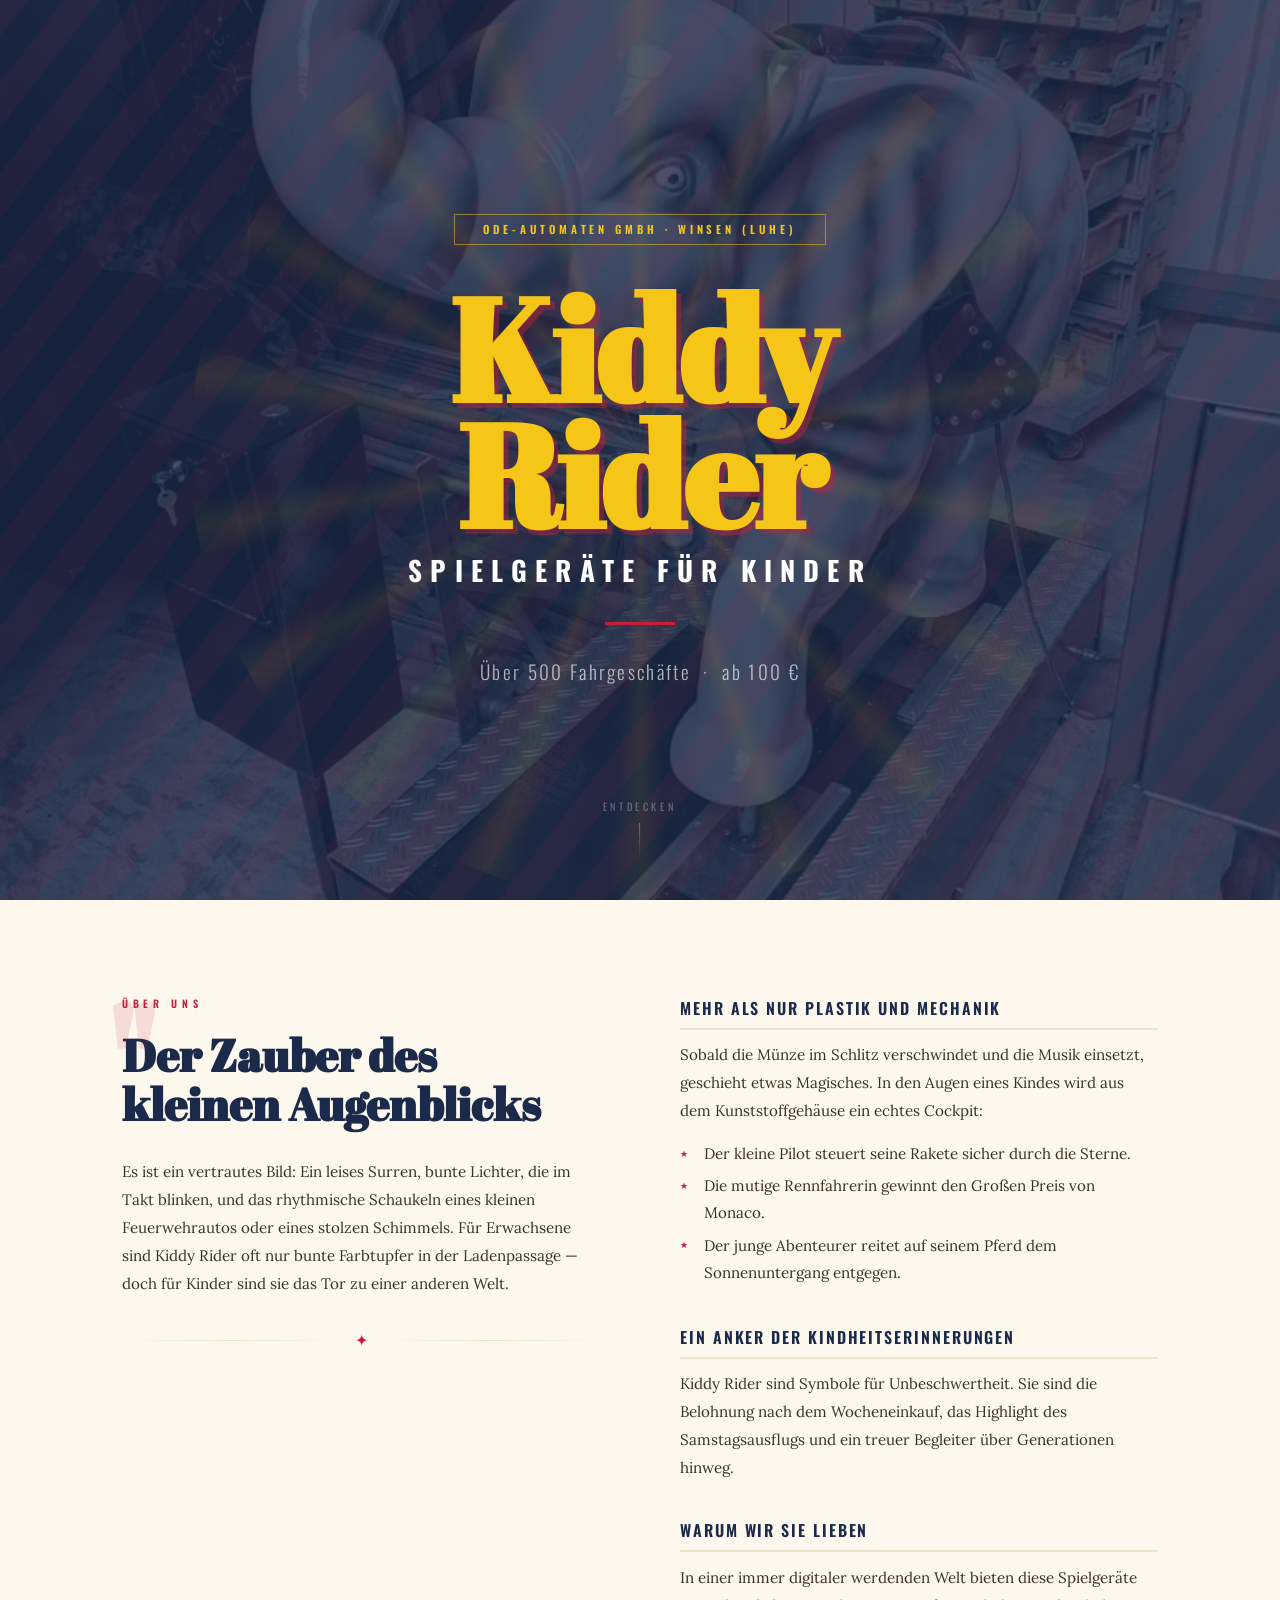
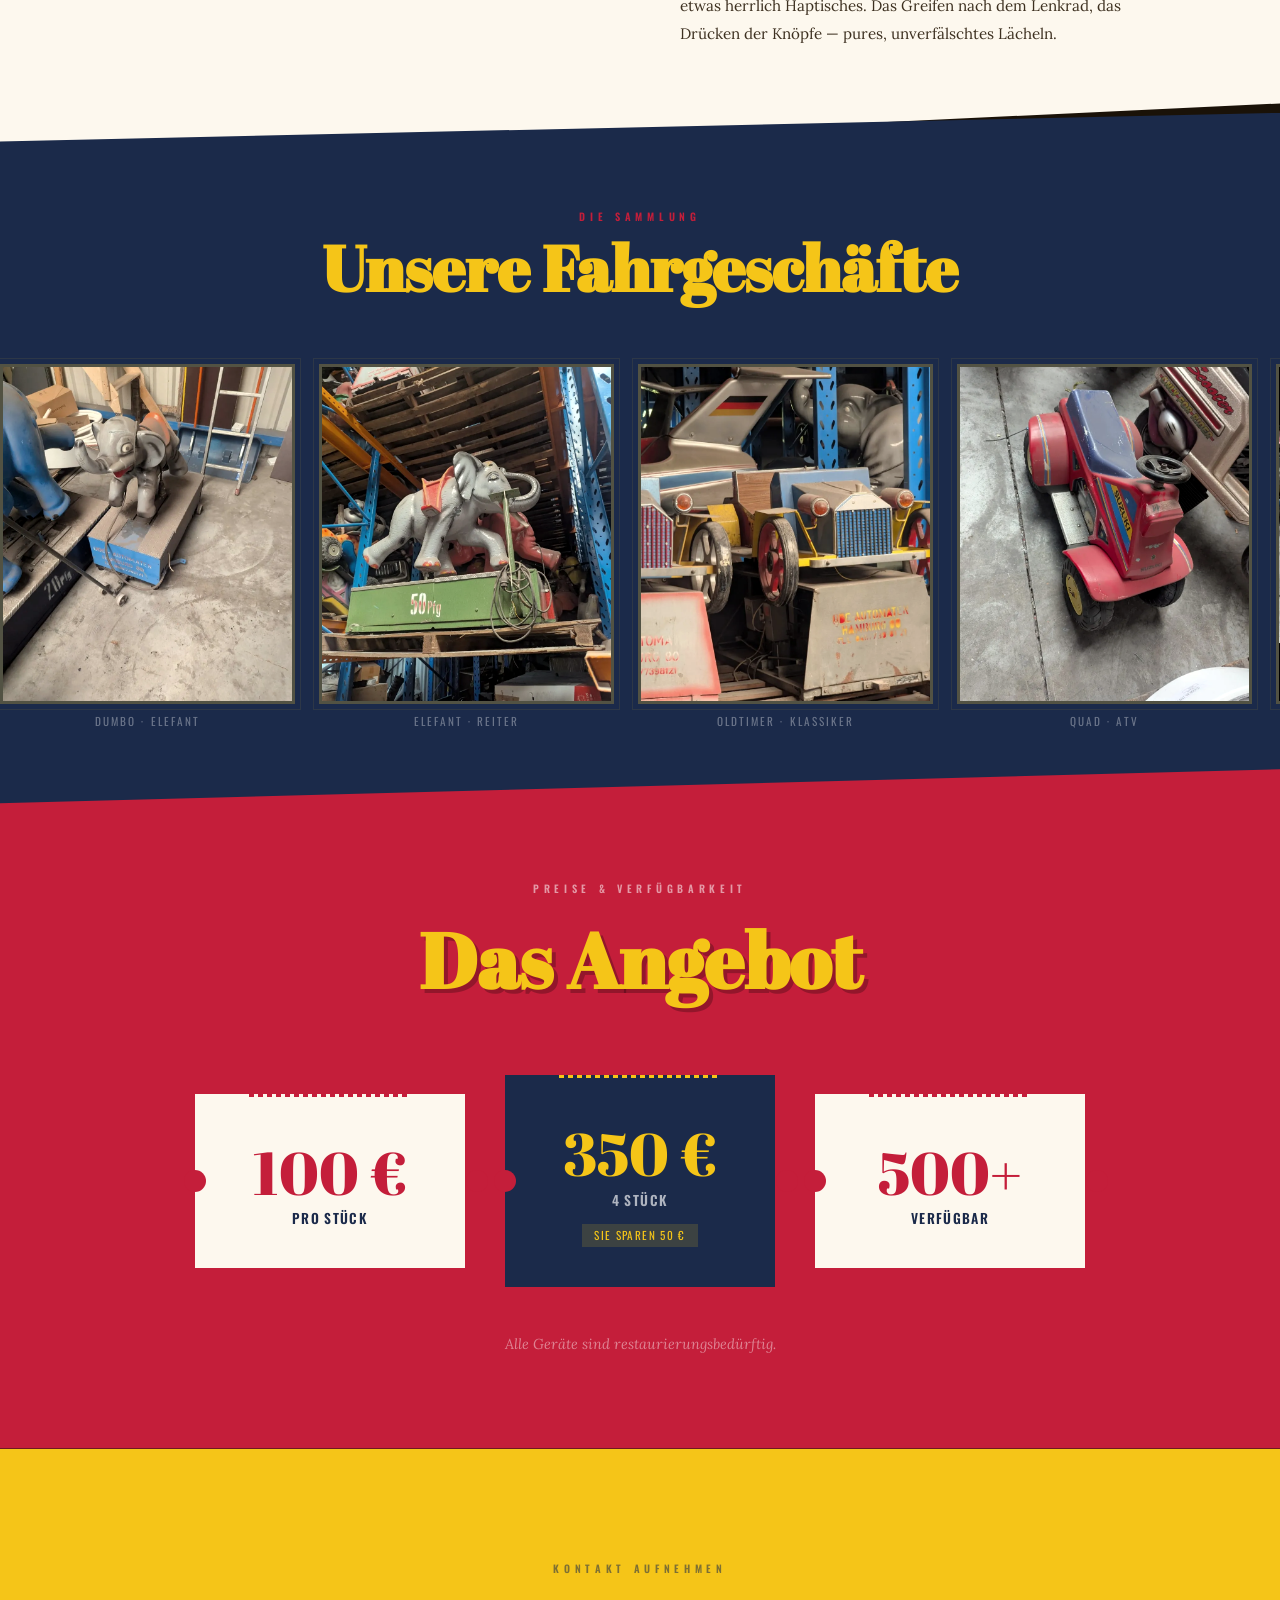
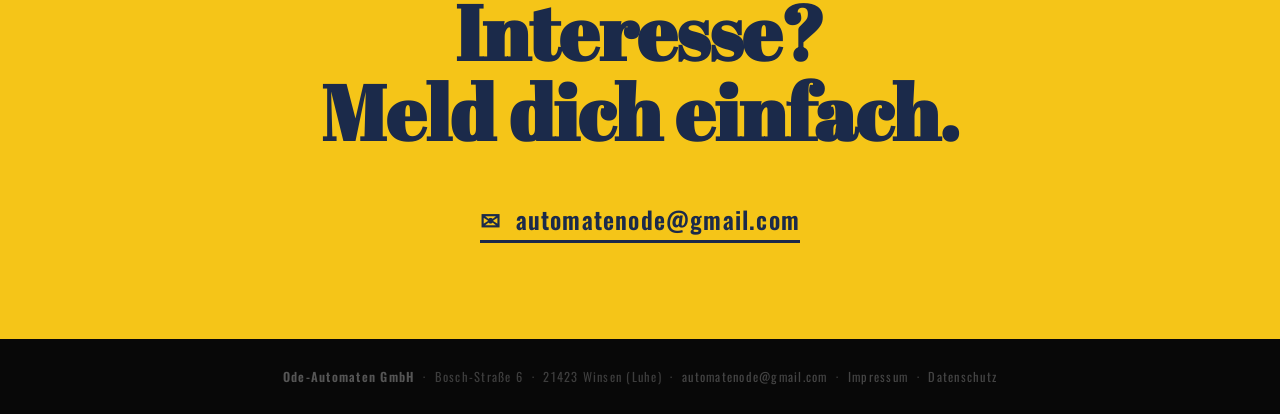
==== commit 76ed07e2: "feat: favicon, WebP images, robots.txt, Open Graph tags - Favicon (SVG, navy+gold) in alle Seiten ei" ====
--- a/index.html
+++ b/index.html
@@ -5,6 +5,17 @@
   <meta name="viewport" content="width=device-width, initial-scale=1.0">
   <meta name="description" content="Münzgespeiste Kinderfahrgeschäfte zu kaufen. Über 500 Stück verfügbar. Elefanten, Oldtimer, Quads, Raketen & mehr. Ab 100 €.">
   <title>Kiddy Rider Spielgeräte — Über 500 Fahrgeschäfte kaufen</title>
+
+  <!-- Favicon -->
+  <link rel="icon" href="favicon.svg" type="image/svg+xml">
+
+  <!-- Open Graph -->
+  <meta property="og:type"        content="website">
+  <meta property="og:title"       content="Kiddy Rider — Über 500 Fahrgeschäfte kaufen">
+  <meta property="og:description" content="Münzgespeiste Kinderfahrgeschäfte ab 100 €. Elefanten, Oldtimer, Quads, Raketen & mehr. Abholung in Winsen (Luhe).">
+  <meta property="og:image"       content="assets/images/lager-uebersicht-fahrgeschaefte.webp">
+  <!-- og:url — bitte mit finaler Domain ersetzen, z.B.: https://kiddy-rider.de/ -->
+
   <link rel="stylesheet" href="assets/fonts/fonts.css">
   <style>
 
@@ -723,35 +734,35 @@
 
     <div class="gallery-track" id="galleryTrack">
       <div class="gallery-item">
-        <img src="assets/images/dumbo-elefant-fahrt-klein.jpeg" alt="Dumbo Elefant Kinderfahrt" loading="lazy">
+        <img src="assets/images/dumbo-elefant-fahrt-klein.webp" alt="Dumbo Elefant Kinderfahrt" loading="lazy">
         <p class="gallery-caption">Dumbo · Elefant</p>
       </div>
       <div class="gallery-item">
-        <img src="assets/images/elefant-reiter-fahrt-gruen.jpeg" alt="Elefant mit Reiter" loading="lazy">
+        <img src="assets/images/elefant-reiter-fahrt-gruen.webp" alt="Elefant mit Reiter" loading="lazy">
         <p class="gallery-caption">Elefant · Reiter</p>
       </div>
       <div class="gallery-item">
-        <img src="assets/images/oldtimer-autos-lager.jpeg" alt="Vintage Oldtimer Fahrgeschäfte" loading="lazy">
+        <img src="assets/images/oldtimer-autos-lager.webp" alt="Vintage Oldtimer Fahrgeschäfte" loading="lazy">
         <p class="gallery-caption">Oldtimer · Klassiker</p>
       </div>
       <div class="gallery-item">
-        <img src="assets/images/quad-atv-rot.jpeg" alt="Rotes Quad ATV" loading="lazy">
+        <img src="assets/images/quad-atv-rot.webp" alt="Rotes Quad ATV" loading="lazy">
         <p class="gallery-caption">Quad · ATV</p>
       </div>
       <div class="gallery-item">
-        <img src="assets/images/suzuki-quad-und-scooter.jpeg" alt="Suzuki Quad und Scooter" loading="lazy">
+        <img src="assets/images/suzuki-quad-und-scooter.webp" alt="Suzuki Quad und Scooter" loading="lazy">
         <p class="gallery-caption">Suzuki · Scooter</p>
       </div>
       <div class="gallery-item">
-        <img src="assets/images/quad-scooter-gruppe.jpeg" alt="Fahrzeuggruppe" loading="lazy">
+        <img src="assets/images/quad-scooter-gruppe.webp" alt="Fahrzeuggruppe" loading="lazy">
         <p class="gallery-caption">Fahrzeuggruppe</p>
       </div>
       <div class="gallery-item">
-        <img src="assets/images/rakete-raumschiff-fahrt.jpeg" alt="Rakete Raumschiff" loading="lazy">
+        <img src="assets/images/rakete-raumschiff-fahrt.webp" alt="Rakete Raumschiff" loading="lazy">
         <p class="gallery-caption">Rakete · Raumschiff</p>
       </div>
       <div class="gallery-item">
-        <img src="assets/images/oldtimer-auto-gruen-50pfg.jpeg" alt="Grüner Oldtimer" loading="lazy">
+        <img src="assets/images/oldtimer-auto-gruen-50pfg.webp" alt="Grüner Oldtimer" loading="lazy">
         <p class="gallery-caption">Oldtimer · 50 Pfg.</p>
       </div>
     </div>
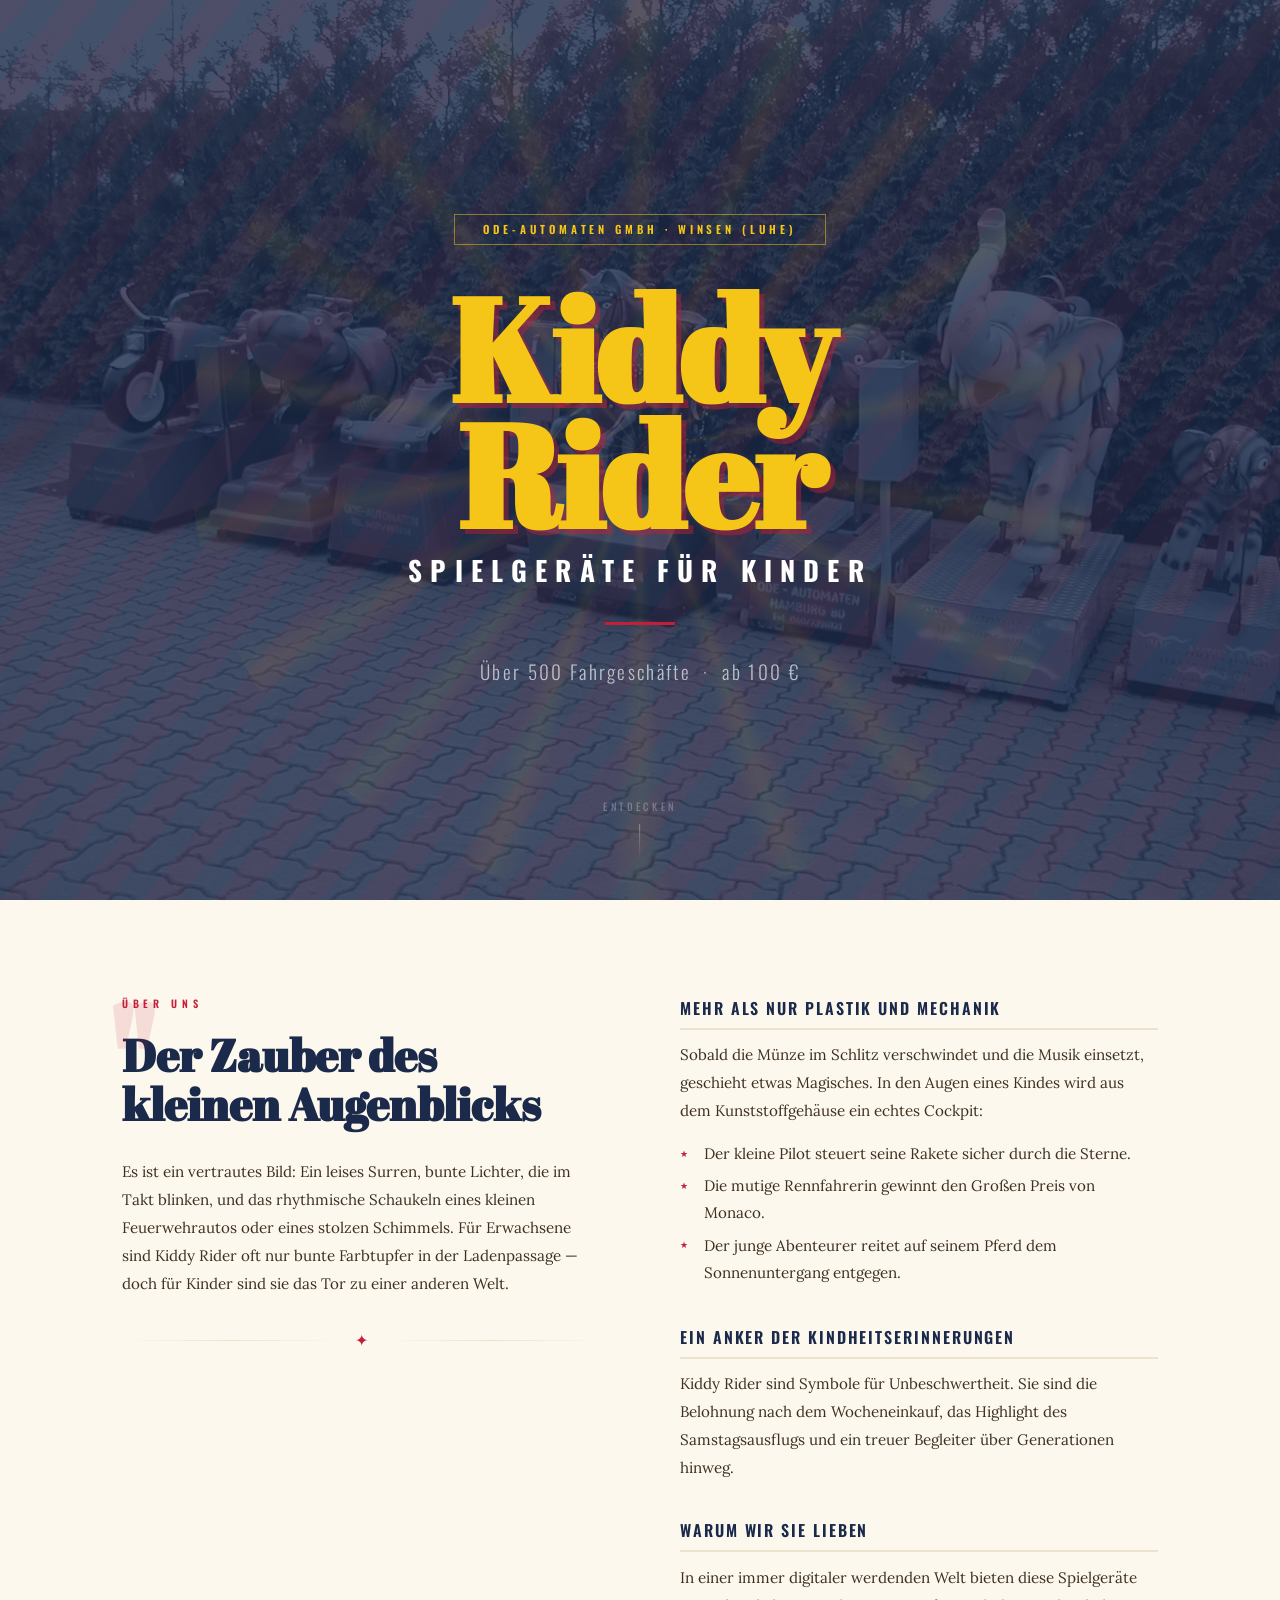
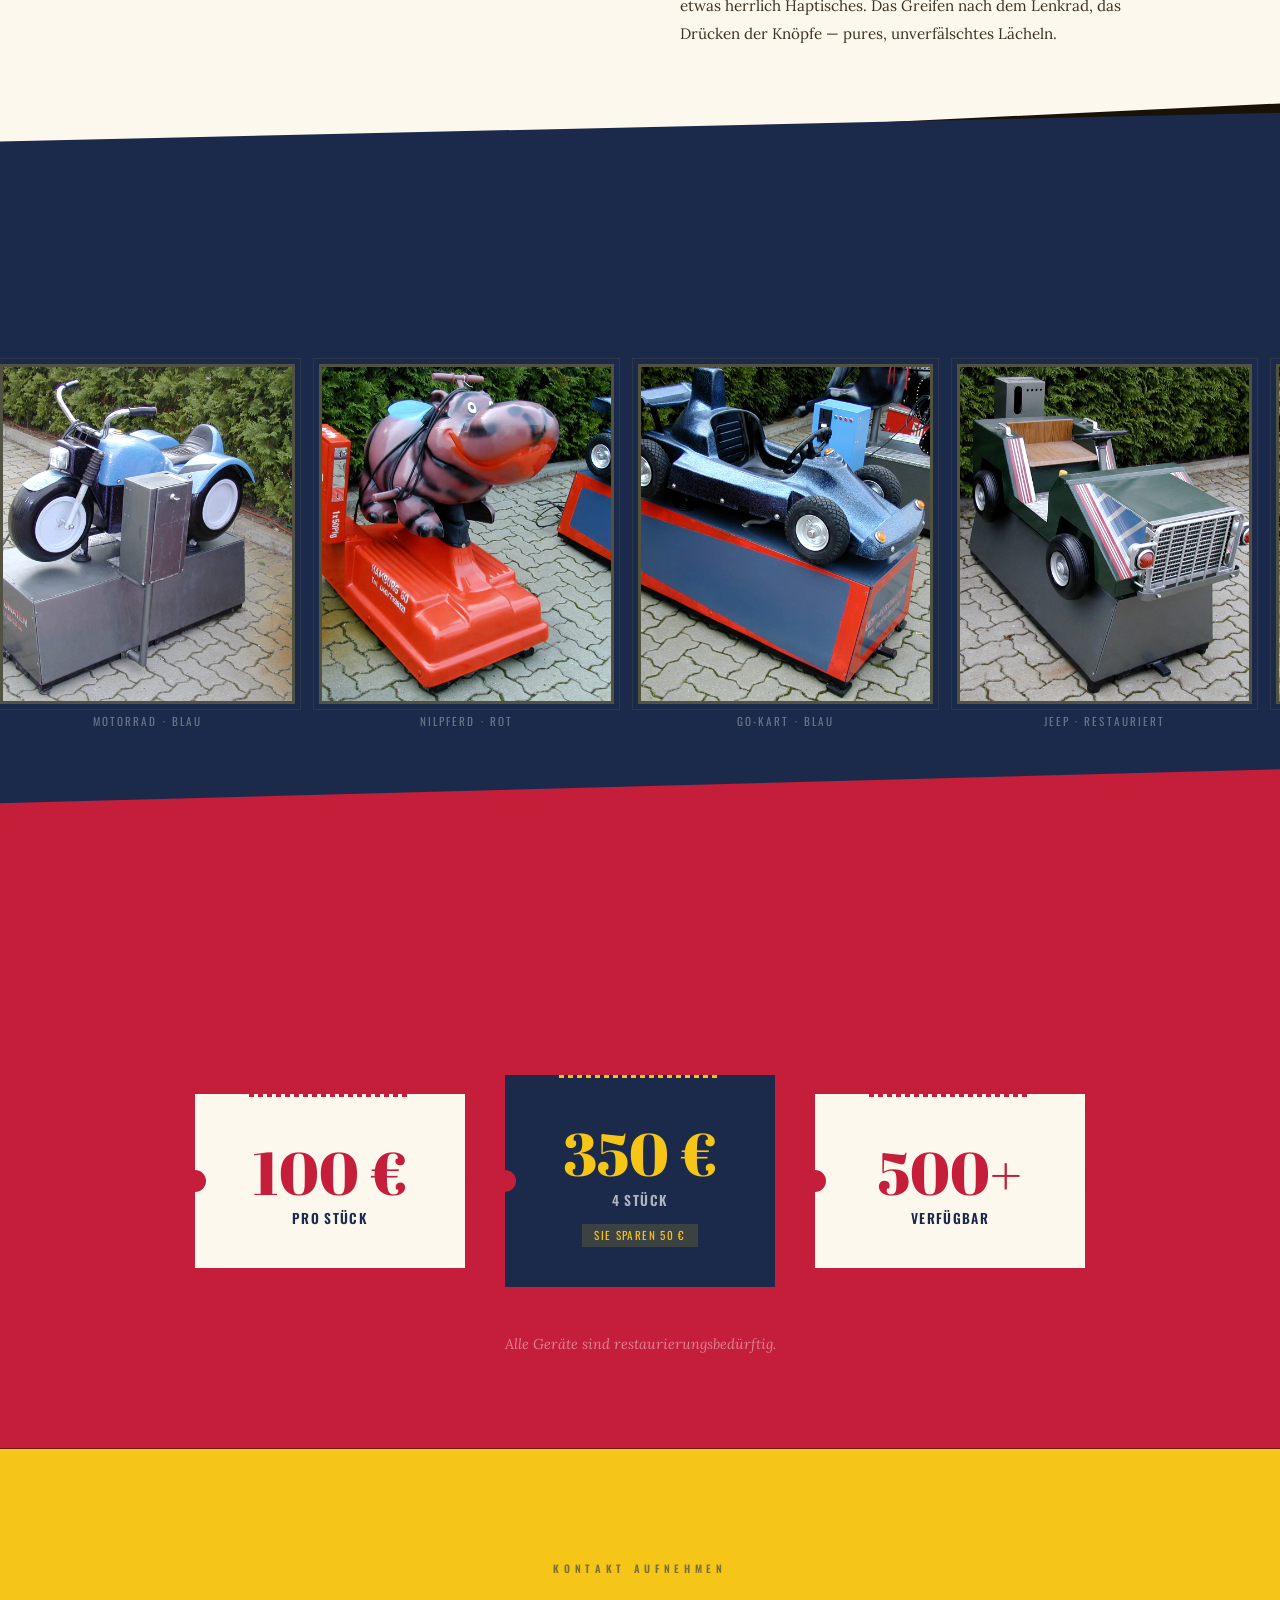
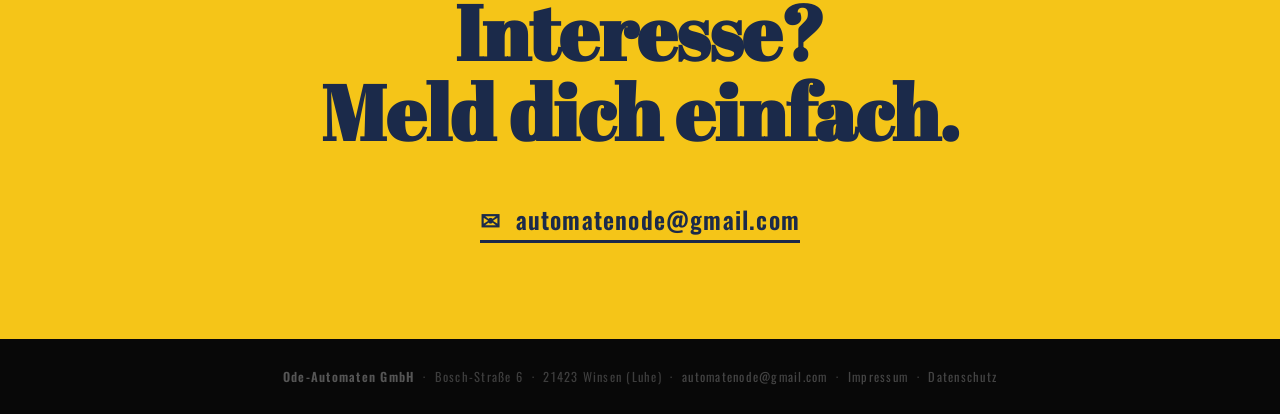
==== commit 1a6bb654: "feat: neue Produktbilder, Galerie aktualisiert - 18 neue hochauflösende Bilder umbenannt und zu WebP" ====
--- a/index.html
+++ b/index.html
@@ -13,7 +13,7 @@
   <meta property="og:type"        content="website">
   <meta property="og:title"       content="Kiddy Rider — Über 500 Fahrgeschäfte kaufen">
   <meta property="og:description" content="Münzgespeiste Kinderfahrgeschäfte ab 100 €. Elefanten, Oldtimer, Quads, Raketen & mehr. Abholung in Winsen (Luhe).">
-  <meta property="og:image"       content="assets/images/lager-uebersicht-fahrgeschaefte.webp">
+  <meta property="og:image"       content="assets/images/lager-sechs-fahrgeschaefte-reihe.webp">
   <!-- og:url — bitte mit finaler Domain ersetzen, z.B.: https://kiddy-rider.de/ -->
 
   <link rel="stylesheet" href="assets/fonts/fonts.css">
@@ -106,7 +106,7 @@
     .hero-photo {
       position: absolute;
       inset: 0;
-      background-image: url('assets/images/elefant-fahrt-grau-gross.jpeg');
+      background-image: url('assets/images/lager-sechs-fahrgeschaefte-reihe.webp');
       background-size: cover;
       background-position: center;
       opacity: 0.18;
@@ -734,36 +734,36 @@
 
     <div class="gallery-track" id="galleryTrack">
       <div class="gallery-item">
-        <img src="assets/images/dumbo-elefant-fahrt-klein.webp" alt="Dumbo Elefant Kinderfahrt" loading="lazy">
-        <p class="gallery-caption">Dumbo · Elefant</p>
+        <img src="assets/images/motorrad-blau-einzeln.webp" alt="Blaues Kindermotorrad" loading="lazy">
+        <p class="gallery-caption">Motorrad · Blau</p>
       </div>
       <div class="gallery-item">
-        <img src="assets/images/elefant-reiter-fahrt-gruen.webp" alt="Elefant mit Reiter" loading="lazy">
-        <p class="gallery-caption">Elefant · Reiter</p>
+        <img src="assets/images/nilpferd-rot-einzeln.webp" alt="Rotes Nilpferd Fahrgeschäft" loading="lazy">
+        <p class="gallery-caption">Nilpferd · Rot</p>
       </div>
       <div class="gallery-item">
-        <img src="assets/images/oldtimer-autos-lager.webp" alt="Vintage Oldtimer Fahrgeschäfte" loading="lazy">
-        <p class="gallery-caption">Oldtimer · Klassiker</p>
+        <img src="assets/images/gokart-blau-einzeln.webp" alt="Blaues Go-Kart Fahrgeschäft" loading="lazy">
+        <p class="gallery-caption">Go-Kart · Blau</p>
       </div>
       <div class="gallery-item">
-        <img src="assets/images/quad-atv-rot.webp" alt="Rotes Quad ATV" loading="lazy">
-        <p class="gallery-caption">Quad · ATV</p>
+        <img src="assets/images/jeep-oldtimer-gruen-restauriert.webp" alt="Restaurierter grüner Jeep" loading="lazy">
+        <p class="gallery-caption">Jeep · Restauriert</p>
       </div>
       <div class="gallery-item">
-        <img src="assets/images/suzuki-quad-und-scooter.webp" alt="Suzuki Quad und Scooter" loading="lazy">
-        <p class="gallery-caption">Suzuki · Scooter</p>
+        <img src="assets/images/dino-pferd-auto-gruppe.webp" alt="Dinosaurier, Pferd und Auto" loading="lazy">
+        <p class="gallery-caption">Dino · Pferd · Auto</p>
       </div>
       <div class="gallery-item">
-        <img src="assets/images/quad-scooter-gruppe.webp" alt="Fahrzeuggruppe" loading="lazy">
-        <p class="gallery-caption">Fahrzeuggruppe</p>
+        <img src="assets/images/drei-elefanten-reihe-vorne.webp" alt="Drei Elefanten-Fahrgeschäfte" loading="lazy">
+        <p class="gallery-caption">Elefanten · Trio</p>
       </div>
       <div class="gallery-item">
-        <img src="assets/images/rakete-raumschiff-fahrt.webp" alt="Rakete Raumschiff" loading="lazy">
-        <p class="gallery-caption">Rakete · Raumschiff</p>
+        <img src="assets/images/motorrad-nilpferd-pferd-gruppe.webp" alt="Motorrad, Nilpferd und Pferd" loading="lazy">
+        <p class="gallery-caption">Gemischte Gruppe</p>
       </div>
       <div class="gallery-item">
-        <img src="assets/images/oldtimer-auto-gruen-50pfg.webp" alt="Grüner Oldtimer" loading="lazy">
-        <p class="gallery-caption">Oldtimer · 50 Pfg.</p>
+        <img src="assets/images/lager-uebersicht-alle-geraete.webp" alt="Lagerübersicht alle Fahrgeschäfte" loading="lazy">
+        <p class="gallery-caption">Lager · Übersicht</p>
       </div>
     </div>
   </section>
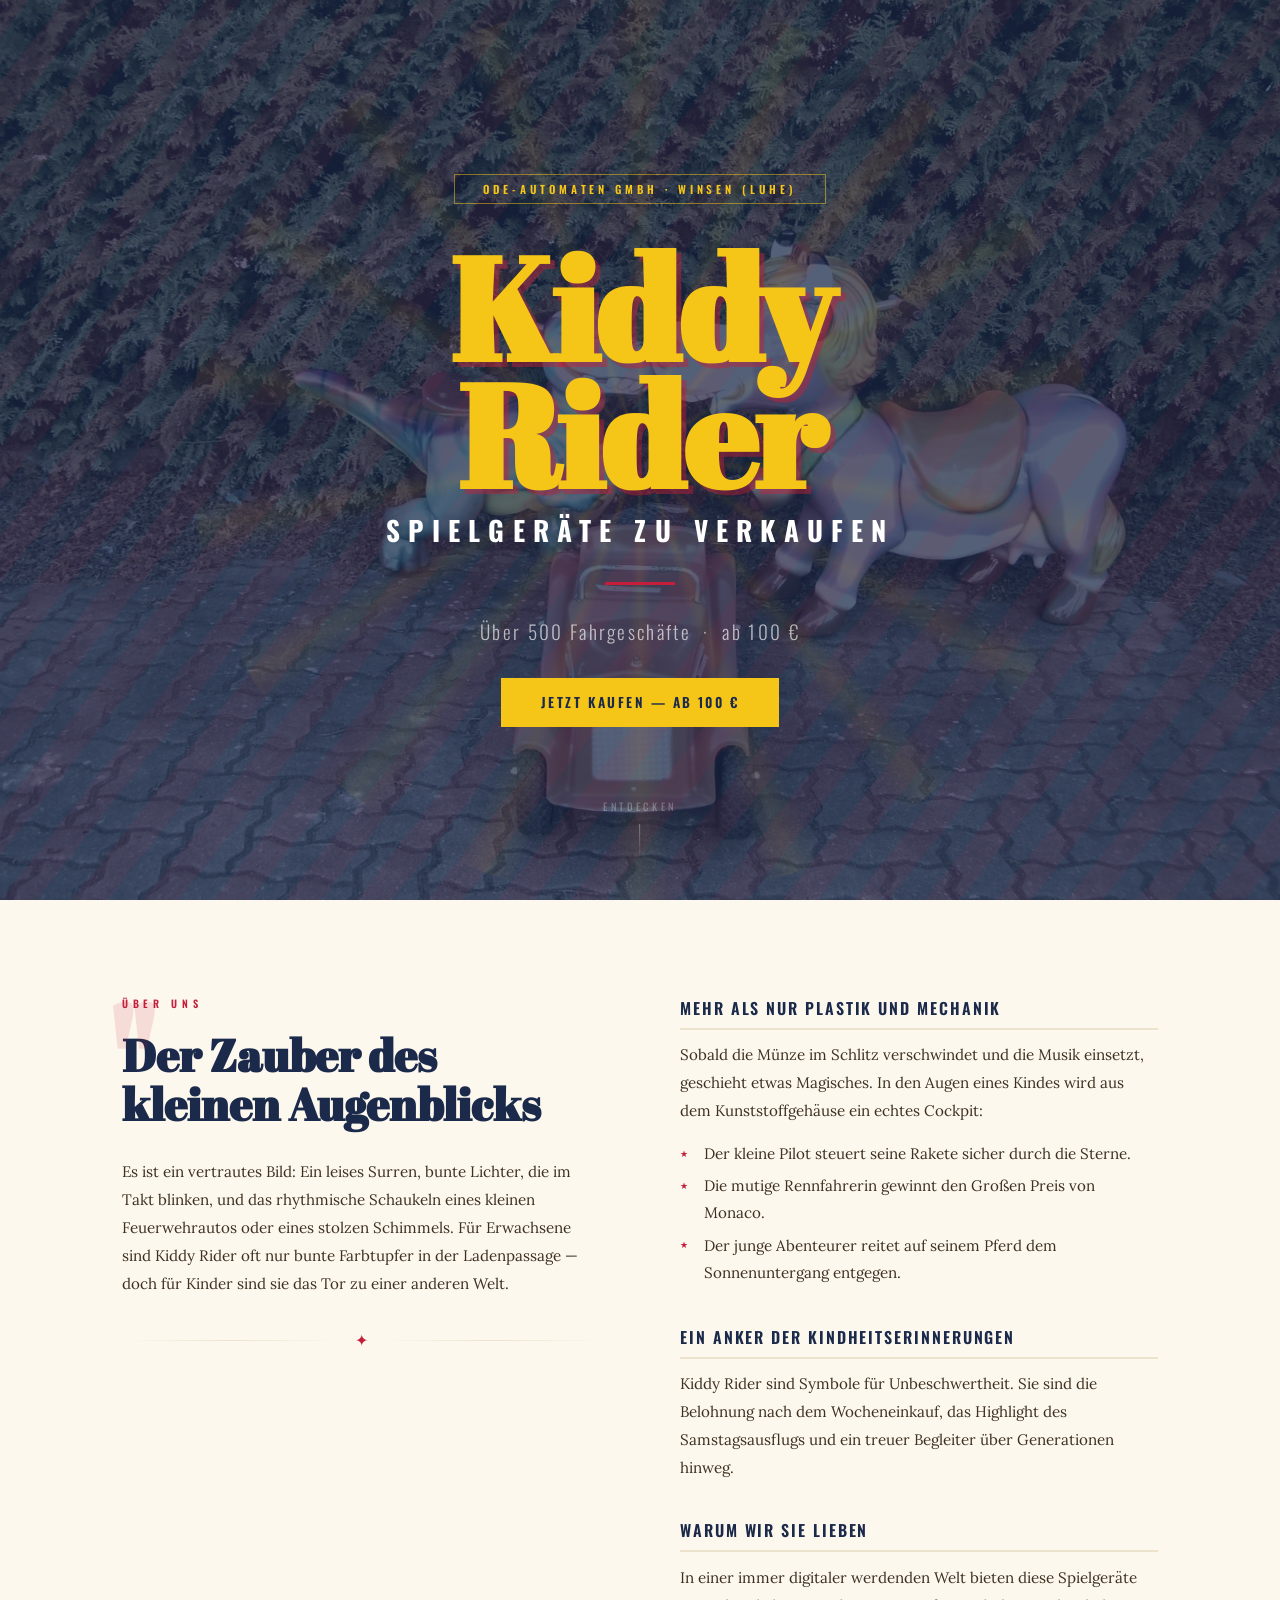
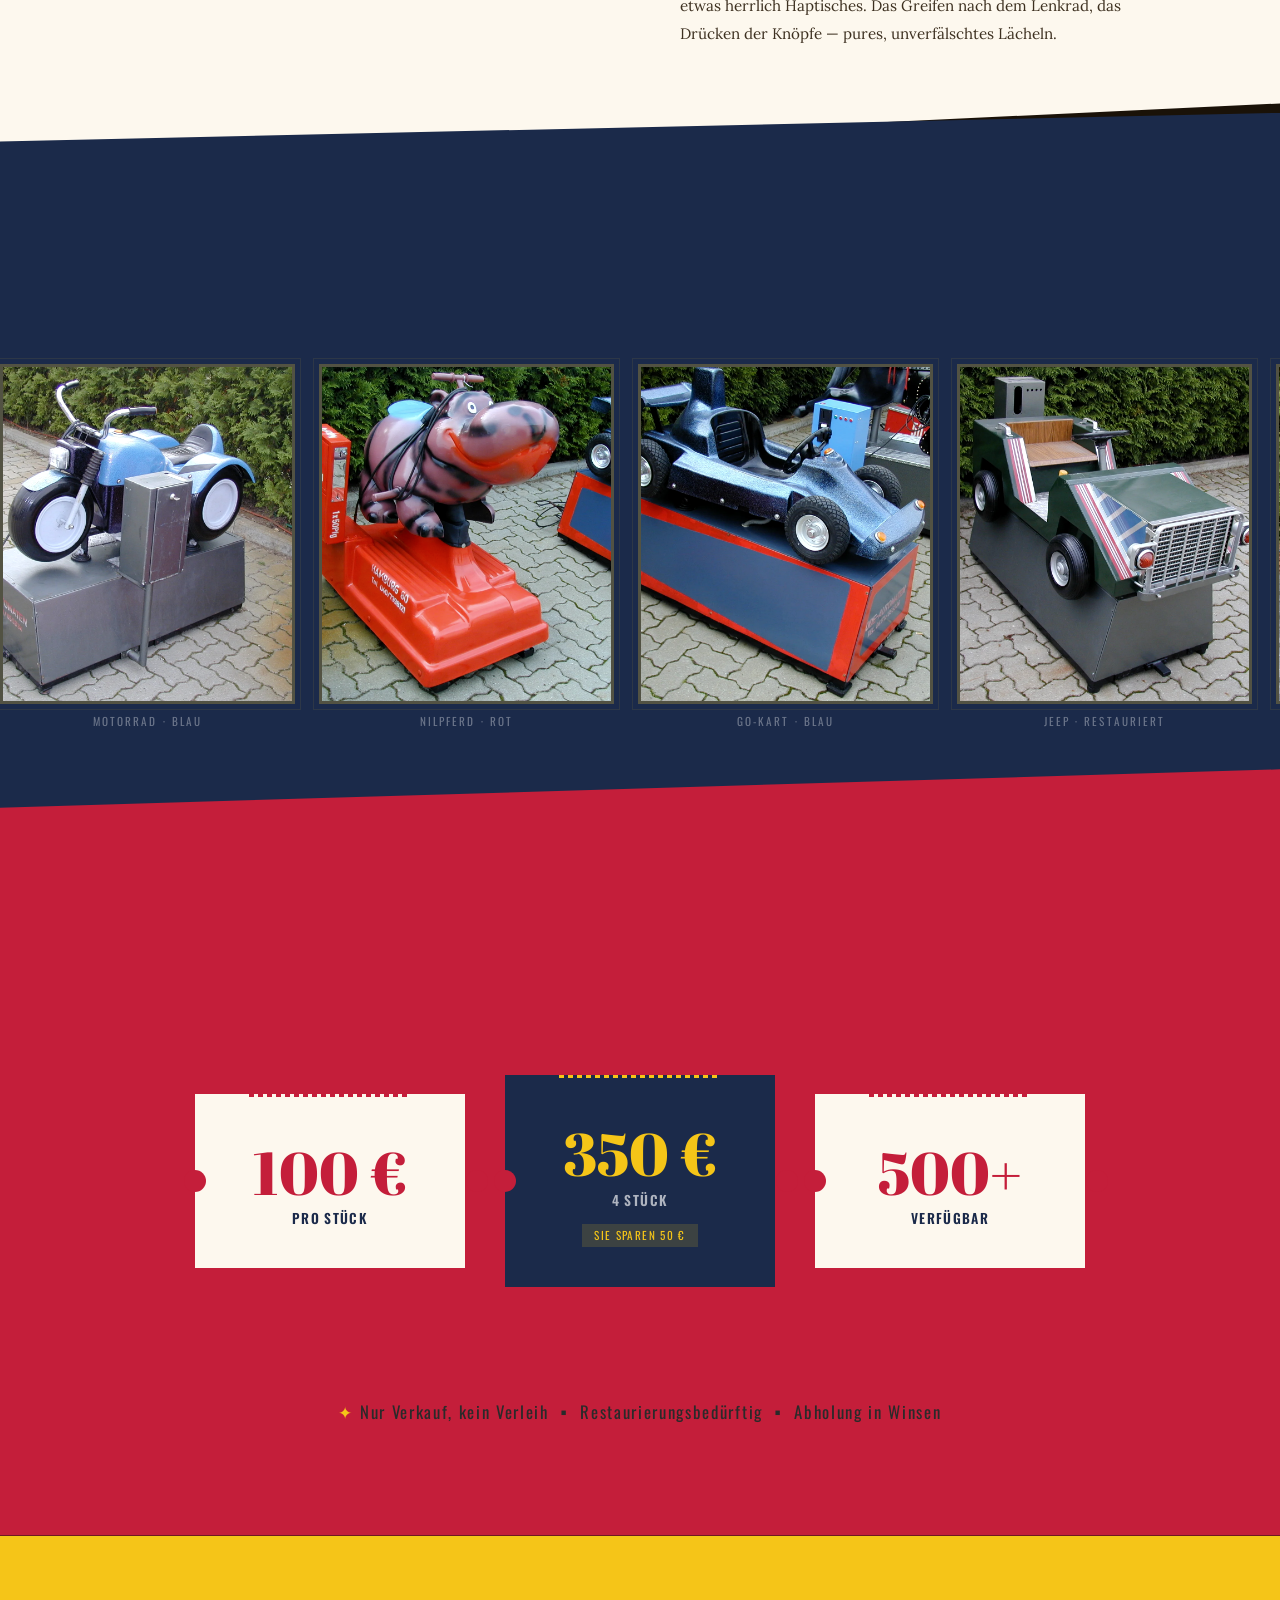
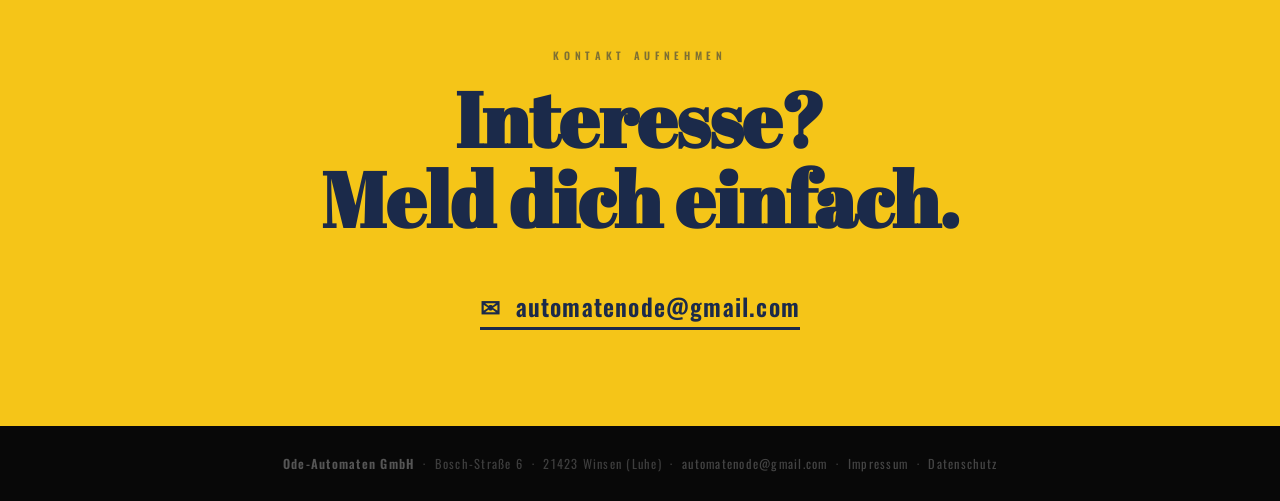
==== commit 2115f874: "feat: CTA-Button, Hero-Bild, Verkaufshinweis, mehr Kontrast - Hero-Bild auf dino-pferd-auto-gruppe g" ====
--- a/index.html
+++ b/index.html
@@ -9,12 +9,49 @@
   <!-- Favicon -->
   <link rel="icon" href="favicon.svg" type="image/svg+xml">
 
+  <!-- Canonical -->
+  <link rel="canonical" href="https://ode-automaten.com/">
+
   <!-- Open Graph -->
   <meta property="og:type"        content="website">
+  <meta property="og:url"         content="https://ode-automaten.com/">
+  <meta property="og:locale"      content="de_DE">
   <meta property="og:title"       content="Kiddy Rider — Über 500 Fahrgeschäfte kaufen">
   <meta property="og:description" content="Münzgespeiste Kinderfahrgeschäfte ab 100 €. Elefanten, Oldtimer, Quads, Raketen & mehr. Abholung in Winsen (Luhe).">
-  <meta property="og:image"       content="assets/images/lager-sechs-fahrgeschaefte-reihe.webp">
-  <!-- og:url — bitte mit finaler Domain ersetzen, z.B.: https://kiddy-rider.de/ -->
+  <meta property="og:image"       content="https://ode-automaten.com/assets/images/lager-sechs-fahrgeschaefte-reihe.webp">
+
+  <!-- Twitter Card -->
+  <meta name="twitter:card"        content="summary_large_image">
+  <meta name="twitter:title"       content="Kiddy Rider — Über 500 Fahrgeschäfte kaufen">
+  <meta name="twitter:description" content="Münzgespeiste Kinderfahrgeschäfte ab 100 €. Elefanten, Oldtimer, Quads, Raketen & mehr. Abholung in Winsen (Luhe).">
+  <meta name="twitter:image"       content="https://ode-automaten.com/assets/images/lager-sechs-fahrgeschaefte-reihe.webp">
+
+  <!-- Structured Data: LocalBusiness -->
+  <script type="application/ld+json">
+  {
+    "@context": "https://schema.org",
+    "@type": "LocalBusiness",
+    "name": "Ode-Automaten GmbH",
+    "description": "Münzgespeiste Kinderfahrgeschäfte — über 500 Fahrgeschäfte zu kaufen. Elefanten, Oldtimer, Quads, Raketen & mehr.",
+    "url": "https://ode-automaten.com",
+    "email": "automatenode@gmail.com",
+    "address": {
+      "@type": "PostalAddress",
+      "streetAddress": "Bosch-Straße 6",
+      "addressLocality": "Winsen (Luhe)",
+      "postalCode": "21423",
+      "addressCountry": "DE"
+    },
+    "image": "https://ode-automaten.com/assets/images/lager-sechs-fahrgeschaefte-reihe.webp",
+    "priceRange": "€",
+    "offers": {
+      "@type": "AggregateOffer",
+      "priceCurrency": "EUR",
+      "lowPrice": "100",
+      "offerCount": "500"
+    }
+  }
+  </script>
 
   <link rel="stylesheet" href="assets/fonts/fonts.css">
   <style>
@@ -95,6 +132,7 @@
     .hero {
       position: relative;
       min-height: 100vh;
+      min-height: 100svh;
       display: flex;
       align-items: center;
       justify-content: center;
@@ -106,11 +144,11 @@
     .hero-photo {
       position: absolute;
       inset: 0;
-      background-image: url('assets/images/lager-sechs-fahrgeschaefte-reihe.webp');
+      background-image: url('assets/images/dino-pferd-auto-gruppe.webp');
       background-size: cover;
       background-position: center;
-      opacity: 0.18;
-      filter: saturate(0.2) contrast(1.1);
+      opacity: 0.25;
+      filter: saturate(0.35) contrast(1.15);
     }
 
     /* Diagonal carnival stripe overlay */
@@ -234,6 +272,28 @@
       animation: slideUp 0.9s cubic-bezier(0.16, 1, 0.3, 1) forwards 0.8s;
     }
 
+    .hero-cta {
+      display: inline-block;
+      font-family: 'Oswald', sans-serif;
+      font-weight: 600;
+      font-size: 0.85rem;
+      letter-spacing: 0.18em;
+      text-transform: uppercase;
+      color: var(--navy);
+      background: var(--gold);
+      padding: 0.9rem 2.5rem;
+      margin-top: 2rem;
+      text-decoration: none;
+      transition: background 0.3s, transform 0.2s;
+      opacity: 0;
+      animation: slideUp 0.9s cubic-bezier(0.16, 1, 0.3, 1) forwards 1s;
+    }
+
+    .hero-cta:hover {
+      background: var(--white);
+      transform: translateY(-2px);
+    }
+
     .hero-scroll-hint {
       position: absolute;
       bottom: 2.5rem;
@@ -257,6 +317,44 @@
       width: 1px;
       height: 36px;
       background: linear-gradient(to bottom, rgba(255,255,255,0.35), transparent);
+    }
+
+    @media (max-width: 600px) {
+      .hero {
+        min-height: 85svh;
+        min-height: 85vh;
+      }
+      .hero-content {
+        padding: 4rem 1.25rem 6rem;
+      }
+      .hero-badge {
+        font-size: 0.6rem;
+        letter-spacing: 0.2em;
+        padding: 0.4rem 1rem;
+        margin-bottom: 1.75rem;
+      }
+      .hero-title {
+        font-size: clamp(3.5rem, 22vw, 5.5rem);
+        text-shadow: 3px 3px 0 rgba(196, 30, 58, 0.45);
+      }
+      .hero-subtitle {
+        font-size: clamp(0.75rem, 4vw, 1rem);
+        letter-spacing: 0.18em;
+      }
+      .hero-rule {
+        margin: 1.5rem auto;
+      }
+      .hero-tagline {
+        font-size: 0.85rem;
+        letter-spacing: 0.06em;
+      }
+      .hero-scroll-hint {
+        bottom: 1.5rem;
+        font-size: 0.6rem;
+      }
+      .hero-photo {
+        background-position: center 40%;
+      }
     }
 
     /* ============================================================
@@ -579,10 +677,22 @@
     .offer-note {
       text-align: center;
       margin-top: 3rem;
-      font-family: 'Lora', serif;
-      font-style: italic;
-      font-size: 0.9rem;
-      color: rgba(255,255,255,0.45);
+      font-family: 'Oswald', sans-serif;
+      font-weight: 400;
+      font-size: 1.05rem;
+      letter-spacing: 0.1em;
+      color: #2a2a2a;
+      background: none;
+      border: none;
+      padding: 1rem 2rem;
+      display: inline-block;
+      margin-left: auto;
+      margin-right: auto;
+    }
+
+    .offer-note-wrap {
+      text-align: center;
+      margin-top: 3rem;
     }
 
     /* ============================================================
@@ -667,9 +777,10 @@
     <div class="hero-content">
       <div class="hero-badge">Ode-Automaten GmbH · Winsen (Luhe)</div>
       <h1 class="hero-title">Kiddy<br>Rider</h1>
-      <span class="hero-subtitle">Spielgeräte für Kinder</span>
+      <span class="hero-subtitle">Spielgeräte zu verkaufen</span>
       <div class="hero-rule"></div>
       <p class="hero-tagline">Über 500 Fahrgeschäfte &nbsp;·&nbsp; ab 100 €</p>
+      <a href="#angebot" class="hero-cta">Jetzt kaufen — ab 100 €</a>
     </div>
 
     <div class="hero-scroll-hint">Entdecken</div>
@@ -769,11 +880,11 @@
   </section>
 
   <!-- ============ OFFER ============ -->
-  <section class="offer clip-top">
+  <section class="offer clip-top" id="angebot">
     <div class="container">
       <div class="offer-head reveal">
         <p class="offer-eyebrow">Preise &amp; Verfügbarkeit</p>
-        <h2 class="offer-heading">Das Angebot</h2>
+        <h2 class="offer-heading">Jetzt kaufen</h2>
       </div>
 
       <div class="offer-cards">
@@ -792,7 +903,9 @@
         </div>
       </div>
 
-      <p class="offer-note reveal">Alle Geräte sind restaurierungsbedürftig.</p>
+      <div class="offer-note-wrap">
+        <p class="offer-note reveal"><span style="color:var(--gold)">✦</span> Nur Verkauf, kein Verleih &nbsp;<span style="font-size:2.4em;line-height:0;vertical-align:-0.22em">·</span>&nbsp; Restaurierungsbedürftig &nbsp;<span style="font-size:2.4em;line-height:0;vertical-align:-0.22em">·</span>&nbsp; Abholung in Winsen</p>
+      </div>
     </div>
   </section>
 
